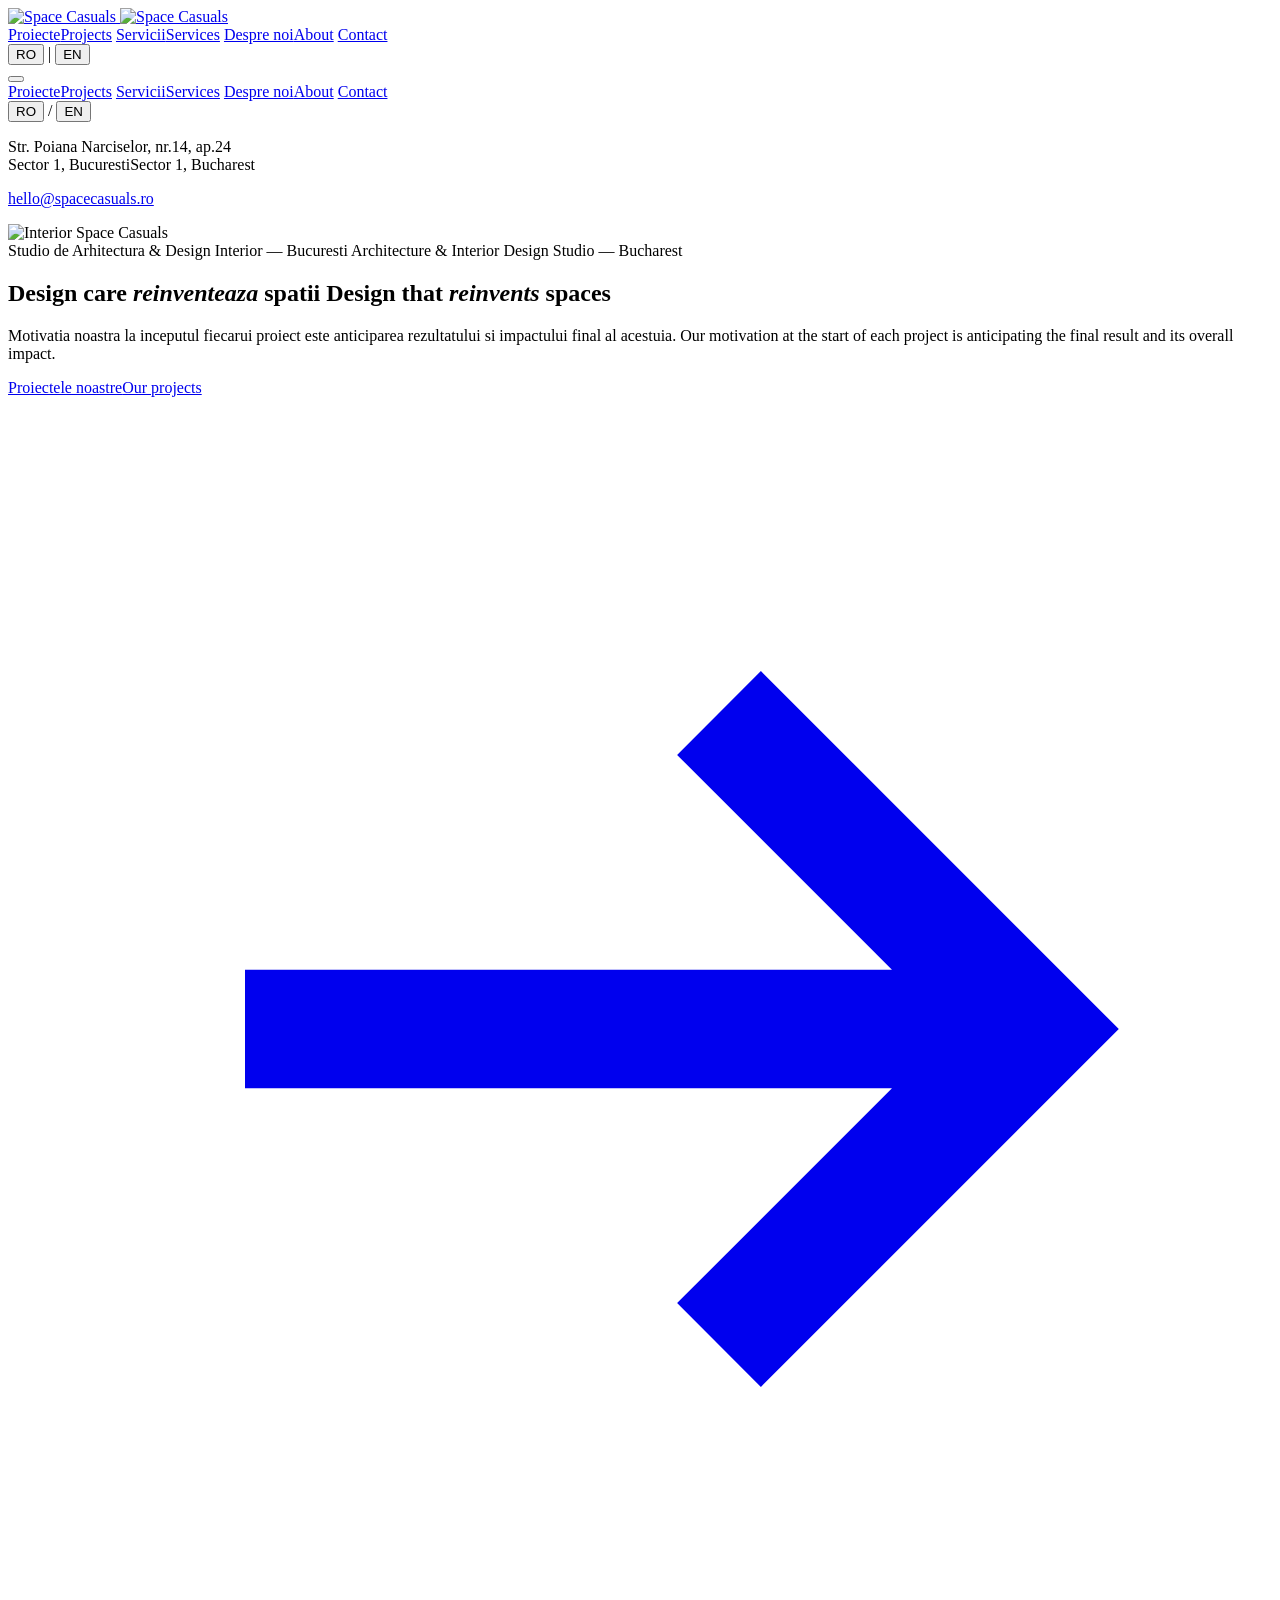
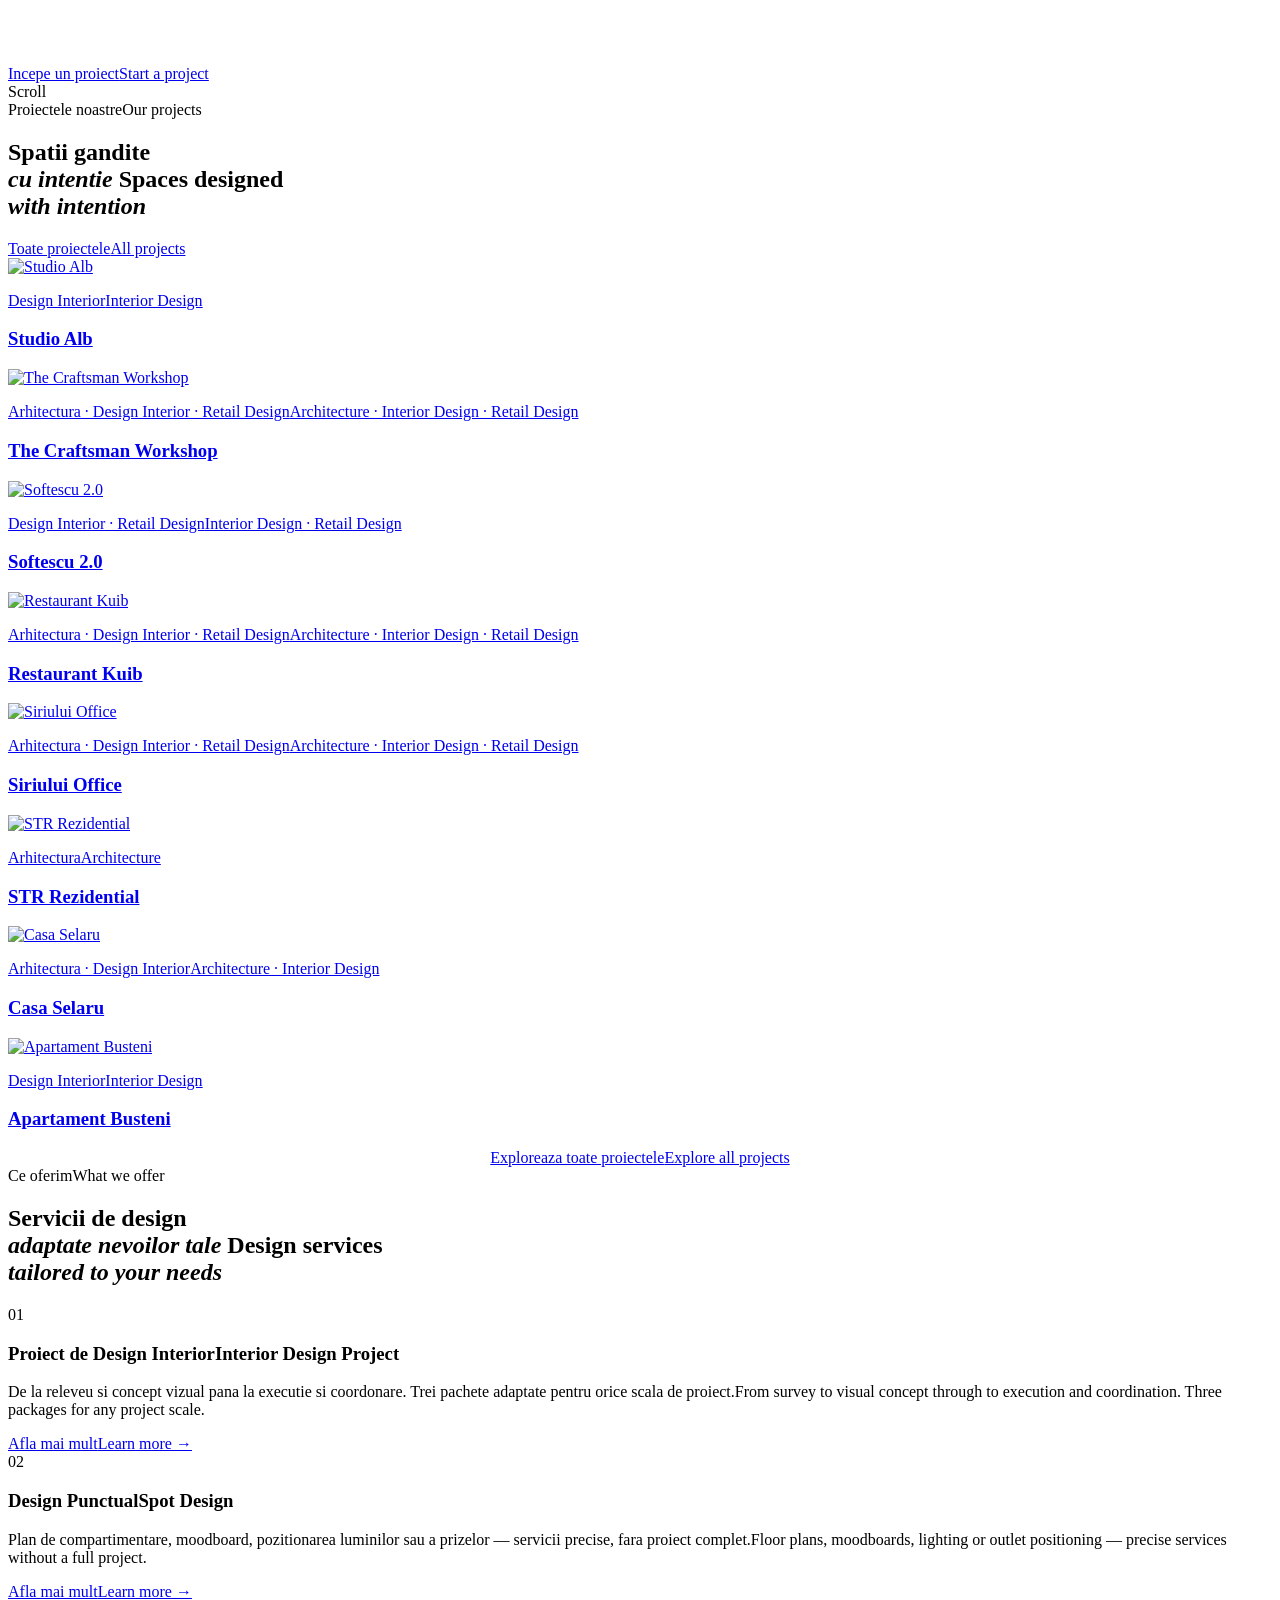
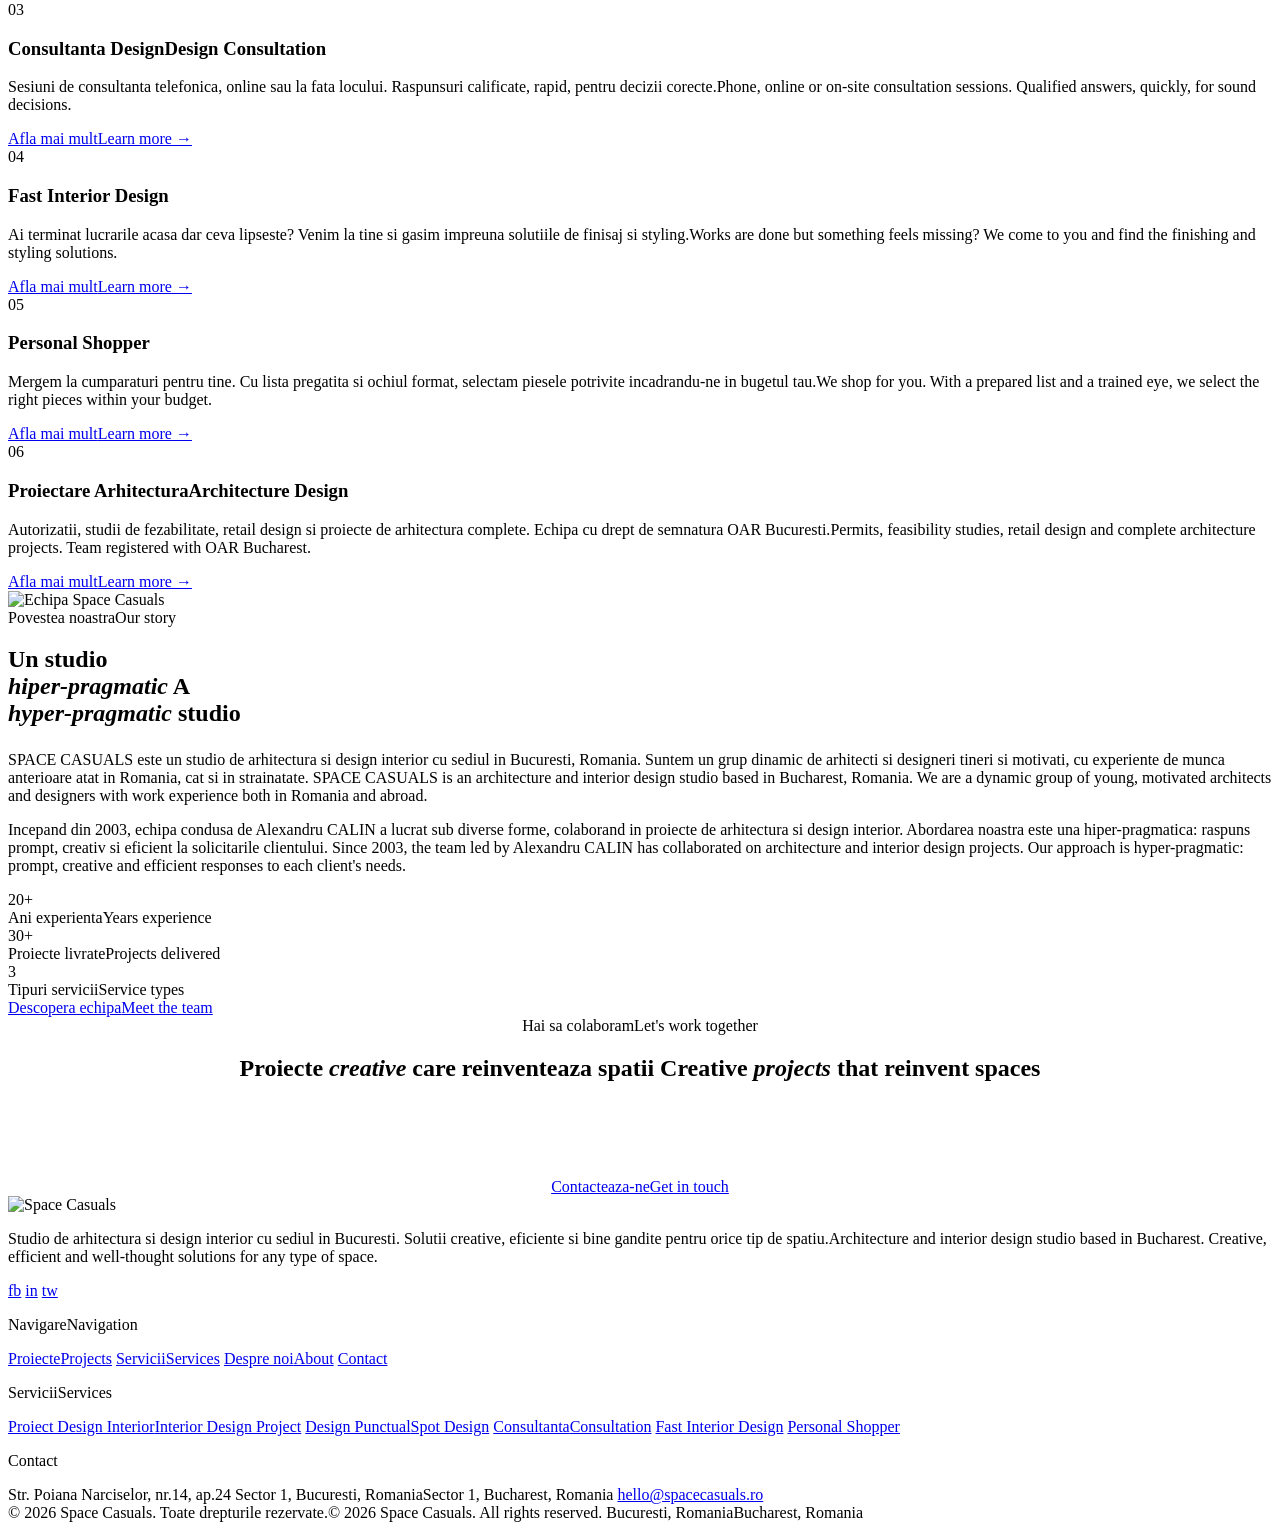
==== index.html @ 01337728 "Add files via upload" ====
<!DOCTYPE html>
<html lang="ro">
<head>
  <meta charset="UTF-8" />
  <meta name="viewport" content="width=device-width, initial-scale=1.0" />
  <title>Space Casuals — Studio de Arhitectura &amp; Design Interior, Bucuresti</title>
  <meta name="description" content="Space Casuals este un studio creativ cu sediul in Bucuresti, specializat in Design Interior si Arhitectura." />
  <link rel="icon" href="../input/spacecasuals.ro/wp-content/uploads/2018/07/favico.png" />
  <link rel="preconnect" href="https://fonts.googleapis.com" />
  <link rel="preconnect" href="https://fonts.gstatic.com" crossorigin />
  <link rel="stylesheet" href="css/style.css" />
  <script>(function(){var l=localStorage.getItem('sc-lang');if(l==='en')document.documentElement.setAttribute('lang','en');})();</script>
</head>
<body>

<nav class="nav on-dark" role="navigation" aria-label="Navigation">
  <div class="nav__inner">
    <a href="index.html" class="nav__logo" aria-label="Space Casuals">
      <img src="../input/spacecasuals.ro/wp-content/uploads/2018/06/logo-header.png" class="nav__logo-img nav__logo--dark" alt="Space Casuals" />
      <img src="../input/spacecasuals.ro/wp-content/uploads/2018/06/logo-footer.png" class="nav__logo-img nav__logo--light" alt="Space Casuals" />
    </a>
    <div class="nav__links">
      <a href="portfolio/index.html" class="nav__link"><span class="lang-ro">Proiecte</span><span class="lang-en">Projects</span></a>
      <a href="servicii/index.html" class="nav__link"><span class="lang-ro">Servicii</span><span class="lang-en">Services</span></a>
      <a href="despre-noi/index.html" class="nav__link"><span class="lang-ro">Despre noi</span><span class="lang-en">About</span></a>
      <a href="contact/index.html" class="nav__cta">Contact</a>
      <div class="nav__lang">
        <button class="lang-btn active" data-lang="ro">RO</button>
        <span class="nav__lang-sep">|</span>
        <button class="lang-btn" data-lang="en">EN</button>
      </div>
    </div>
    <button class="nav__burger" aria-label="Menu" aria-expanded="false"><span></span><span></span><span></span></button>
  </div>
</nav>

<div class="nav-mobile" role="dialog">
  <nav class="nav-mobile__links">
    <a href="portfolio/index.html" class="nav-mobile__link"><span class="lang-ro">Proiecte</span><span class="lang-en">Projects</span></a>
    <a href="servicii/index.html" class="nav-mobile__link"><span class="lang-ro">Servicii</span><span class="lang-en">Services</span></a>
    <a href="despre-noi/index.html" class="nav-mobile__link"><span class="lang-ro">Despre noi</span><span class="lang-en">About</span></a>
    <a href="contact/index.html" class="nav-mobile__link">Contact</a>
  </nav>
  <div class="nav-mobile__lang">
    <button class="lang-btn active" data-lang="ro">RO</button>
    <span class="nav__lang-sep">/</span>
    <button class="lang-btn" data-lang="en">EN</button>
  </div>
  <div class="nav-mobile__footer">
    <p>Str. Poiana Narciselor, nr.14, ap.24<br><span class="lang-ro">Sector 1, Bucuresti</span><span class="lang-en">Sector 1, Bucharest</span></p>
    <p style="margin-top:0.5em"><a href="mailto:hello@spacecasuals.ro">hello@spacecasuals.ro</a></p>
  </div>
</div>

<section class="hero" aria-label="Hero">
  <img class="hero__bg" src="DSC00072-Enhanced-NR.jpg" alt="Interior Space Casuals" loading="eager" />
  <div class="hero__overlay" aria-hidden="true"></div>
  <div class="hero__inner">
    <span class="label label--white hero__eyebrow">
      <span class="lang-ro">Studio de Arhitectura &amp; Design Interior &mdash; Bucuresti</span>
      <span class="lang-en">Architecture &amp; Interior Design Studio &mdash; Bucharest</span>
    </span>
    <h1 class="hero__title">
      <span class="lang-ro">Design care <em>reinventeaza</em> spatii</span>
      <span class="lang-en">Design that <em>reinvents</em> spaces</span>
    </h1>
    <p class="hero__sub">
      <span class="lang-ro">Motivatia noastra la inceputul fiecarui proiect este anticiparea rezultatului si impactului final al acestuia.</span>
      <span class="lang-en">Our motivation at the start of each project is anticipating the final result and its overall impact.</span>
    </p>
    <div class="hero__cta-row">
      <a href="portfolio/index.html" class="btn btn--outline-white">
        <span class="lang-ro">Proiectele noastre</span><span class="lang-en">Our projects</span>
        <svg viewBox="0 0 16 16" fill="none" stroke="currentColor" stroke-width="1.5"><path d="M3 8h10M9 4l4 4-4 4"/></svg>
      </a>
      <a href="contact/index.html" class="t-link t-link--white">
        <span class="lang-ro">Incepe un proiect</span><span class="lang-en">Start a project</span>
      </a>
    </div>
  </div>
  <span class="hero__scroll-hint" aria-hidden="true">Scroll</span>
</section>


<section class="section section--alt" aria-labelledby="portfolio-heading">
  <div class="container--wide">
    <div class="section__header section__header--row reveal">
      <div>
        <span class="label section__eyebrow"><span class="lang-ro">Proiectele noastre</span><span class="lang-en">Our projects</span></span>
        <h2 id="portfolio-heading" class="section__title">
          <span class="lang-ro">Spatii gandite<br><em>cu intentie</em></span>
          <span class="lang-en">Spaces designed<br><em>with intention</em></span>
        </h2>
      </div>
      <a href="portfolio/index.html" class="t-link"><span class="lang-ro">Toate proiectele</span><span class="lang-en">All projects</span></a>
    </div>

    <div class="portfolio-grid">
      <a class="p-card reveal" href="portfolio/studio-alb/index.html" data-cat="design-interior">
        <img class="p-card__img" src="../input/spacecasuals.ro/wp-content/uploads/2018/06/pz03.jpg" alt="Studio Alb" loading="lazy" />
        <div class="p-card__overlay" aria-hidden="true"></div>
        <div class="p-card__info">
          <p class="p-card__cat"><span class="lang-ro">Design Interior</span><span class="lang-en">Interior Design</span></p>
          <h3 class="p-card__title">Studio Alb</h3>
        </div>
      </a>
      <a class="p-card p-card--wide reveal reveal-delay-1" href="portfolio/the-craftsman-workshop/index.html" data-cat="arhitectura design-interior retail-design">
        <img class="p-card__img" src="../input/spacecasuals.ro/wp-content/uploads/2017/03/DSC_0365.jpg" alt="The Craftsman Workshop" loading="lazy" />
        <div class="p-card__overlay" aria-hidden="true"></div>
        <div class="p-card__info">
          <p class="p-card__cat"><span class="lang-ro">Arhitectura &middot; Design Interior &middot; Retail Design</span><span class="lang-en">Architecture &middot; Interior Design &middot; Retail Design</span></p>
          <h3 class="p-card__title">The Craftsman Workshop</h3>
        </div>
      </a>
      <a class="p-card reveal reveal-delay-1" href="portfolio/softescu-2-0/index.html" data-cat="design-interior retail-design">
        <img class="p-card__img" src="../input/spacecasuals.ro/wp-content/uploads/2018/06/SoftescuSpace-9-of-20.jpg" alt="Softescu 2.0" loading="lazy" />
        <div class="p-card__overlay" aria-hidden="true"></div>
        <div class="p-card__info">
          <p class="p-card__cat"><span class="lang-ro">Design Interior &middot; Retail Design</span><span class="lang-en">Interior Design &middot; Retail Design</span></p>
          <h3 class="p-card__title">Softescu 2.0</h3>
        </div>
      </a>
      <a class="p-card reveal reveal-delay-2" href="portfolio/kuib/index.html" data-cat="arhitectura design-interior retail-design">
        <img class="p-card__img" src="../input/spacecasuals.ro/wp-content/uploads/2018/07/DSC5765.jpg" alt="Restaurant Kuib" loading="lazy" />
        <div class="p-card__overlay" aria-hidden="true"></div>
        <div class="p-card__info">
          <p class="p-card__cat"><span class="lang-ro">Arhitectura &middot; Design Interior &middot; Retail Design</span><span class="lang-en">Architecture &middot; Interior Design &middot; Retail Design</span></p>
          <h3 class="p-card__title">Restaurant Kuib</h3>
        </div>
      </a>
      <a class="p-card reveal reveal-delay-1" href="portfolio/siriului-office/index.html" data-cat="arhitectura design-interior retail-design">
        <img class="p-card__img" src="../input/spacecasuals.ro/wp-content/uploads/2018/07/s01.jpg" alt="Siriului Office" loading="lazy" />
        <div class="p-card__overlay" aria-hidden="true"></div>
        <div class="p-card__info">
          <p class="p-card__cat"><span class="lang-ro">Arhitectura &middot; Design Interior &middot; Retail Design</span><span class="lang-en">Architecture &middot; Interior Design &middot; Retail Design</span></p>
          <h3 class="p-card__title">Siriului Office</h3>
        </div>
      </a>
      <a class="p-card reveal reveal-delay-2" href="portfolio/str-rezidential/index.html" data-cat="arhitectura">
        <img class="p-card__img" src="../input/spacecasuals.ro/wp-content/uploads/2018/07/IMG_6677.jpg" alt="STR Rezidential" loading="lazy" />
        <div class="p-card__overlay" aria-hidden="true"></div>
        <div class="p-card__info">
          <p class="p-card__cat"><span class="lang-ro">Arhitectura</span><span class="lang-en">Architecture</span></p>
          <h3 class="p-card__title">STR Rezidential</h3>
        </div>
      </a>
      <a class="p-card reveal reveal-delay-3" href="portfolio/casa-selaru/index.html" data-cat="arhitectura design-interior">
        <img class="p-card__img" src="../input/spacecasuals.ro/wp-content/uploads/2018/06/20160918_111509.jpg" alt="Casa Selaru" loading="lazy" />
        <div class="p-card__overlay" aria-hidden="true"></div>
        <div class="p-card__info">
          <p class="p-card__cat"><span class="lang-ro">Arhitectura &middot; Design Interior</span><span class="lang-en">Architecture &middot; Interior Design</span></p>
          <h3 class="p-card__title">Casa Selaru</h3>
        </div>
      </a>
      <a class="p-card reveal reveal-delay-1" href="portfolio/apartament-busteni/index.html" data-cat="design-interior">
        <img class="p-card__img" src="../input/spacecasuals.ro/wp-content/uploads/2018/07/IMG_0403.jpg" alt="Apartament Busteni" loading="lazy" />
        <div class="p-card__overlay" aria-hidden="true"></div>
        <div class="p-card__info">
          <p class="p-card__cat"><span class="lang-ro">Design Interior</span><span class="lang-en">Interior Design</span></p>
          <h3 class="p-card__title">Apartament Busteni</h3>
        </div>
      </a>
    </div>


    <div style="text-align:center;margin-top:var(--sp-lg);" class="reveal">
      <a href="portfolio/index.html" class="btn btn--outline">
        <span class="lang-ro">Exploreaza toate proiectele</span><span class="lang-en">Explore all projects</span>
      </a>
    </div>
  </div>
</section>

<section class="section section--white" aria-labelledby="services-heading">
  <div class="container--wide">
    <div class="section__header reveal">
      <span class="label section__eyebrow"><span class="lang-ro">Ce oferim</span><span class="lang-en">What we offer</span></span>
      <h2 id="services-heading" class="section__title">
        <span class="lang-ro">Servicii de design<br><em>adaptate nevoilor tale</em></span>
        <span class="lang-en">Design services<br><em>tailored to your needs</em></span>
      </h2>
    </div>
    <div class="services-grid">
      <article class="s-card reveal">
        <span class="s-card__num" aria-hidden="true">01</span>
        <h3 class="s-card__title"><span class="lang-ro">Proiect de Design Interior</span><span class="lang-en">Interior Design Project</span></h3>
        <p class="s-card__desc"><span class="lang-ro">De la releveu si concept vizual pana la executie si coordonare. Trei pachete adaptate pentru orice scala de proiect.</span><span class="lang-en">From survey to visual concept through to execution and coordination. Three packages for any project scale.</span></p>
        <a href="servicii/index.html#proiect" class="s-card__arrow"><span class="lang-ro">Afla mai mult</span><span class="lang-en">Learn more</span> &rarr;</a>
      </article>
      <article class="s-card reveal reveal-delay-1">
        <span class="s-card__num" aria-hidden="true">02</span>
        <h3 class="s-card__title"><span class="lang-ro">Design Punctual</span><span class="lang-en">Spot Design</span></h3>
        <p class="s-card__desc"><span class="lang-ro">Plan de compartimentare, moodboard, pozitionarea luminilor sau a prizelor &mdash; servicii precise, fara proiect complet.</span><span class="lang-en">Floor plans, moodboards, lighting or outlet positioning &mdash; precise services without a full project.</span></p>
        <a href="servicii/index.html#punctual" class="s-card__arrow"><span class="lang-ro">Afla mai mult</span><span class="lang-en">Learn more</span> &rarr;</a>
      </article>
      <article class="s-card reveal reveal-delay-2">
        <span class="s-card__num" aria-hidden="true">03</span>
        <h3 class="s-card__title"><span class="lang-ro">Consultanta Design</span><span class="lang-en">Design Consultation</span></h3>
        <p class="s-card__desc"><span class="lang-ro">Sesiuni de consultanta telefonica, online sau la fata locului. Raspunsuri calificate, rapid, pentru decizii corecte.</span><span class="lang-en">Phone, online or on-site consultation sessions. Qualified answers, quickly, for sound decisions.</span></p>
        <a href="servicii/index.html#consultanta" class="s-card__arrow"><span class="lang-ro">Afla mai mult</span><span class="lang-en">Learn more</span> &rarr;</a>
      </article>
      <article class="s-card reveal reveal-delay-1">
        <span class="s-card__num" aria-hidden="true">04</span>
        <h3 class="s-card__title">Fast Interior Design</h3>
        <p class="s-card__desc"><span class="lang-ro">Ai terminat lucrarile acasa dar ceva lipseste? Venim la tine si gasim impreuna solutiile de finisaj si styling.</span><span class="lang-en">Works are done but something feels missing? We come to you and find the finishing and styling solutions.</span></p>
        <a href="servicii/index.html#fast" class="s-card__arrow"><span class="lang-ro">Afla mai mult</span><span class="lang-en">Learn more</span> &rarr;</a>
      </article>
      <article class="s-card reveal reveal-delay-2">
        <span class="s-card__num" aria-hidden="true">05</span>
        <h3 class="s-card__title">Personal Shopper</h3>
        <p class="s-card__desc"><span class="lang-ro">Mergem la cumparaturi pentru tine. Cu lista pregatita si ochiul format, selectam piesele potrivite incadrandu-ne in bugetul tau.</span><span class="lang-en">We shop for you. With a prepared list and a trained eye, we select the right pieces within your budget.</span></p>
        <a href="servicii/index.html#shopper" class="s-card__arrow"><span class="lang-ro">Afla mai mult</span><span class="lang-en">Learn more</span> &rarr;</a>
      </article>
      <article class="s-card reveal reveal-delay-3">
        <span class="s-card__num" aria-hidden="true">06</span>
        <h3 class="s-card__title"><span class="lang-ro">Proiectare Arhitectura</span><span class="lang-en">Architecture Design</span></h3>
        <p class="s-card__desc"><span class="lang-ro">Autorizatii, studii de fezabilitate, retail design si proiecte de arhitectura complete. Echipa cu drept de semnatura OAR Bucuresti.</span><span class="lang-en">Permits, feasibility studies, retail design and complete architecture projects. Team registered with OAR Bucharest.</span></p>
        <a href="servicii/index.html" class="s-card__arrow"><span class="lang-ro">Afla mai mult</span><span class="lang-en">Learn more</span> &rarr;</a>
      </article>
    </div>
  </div>
</section>

<section class="section section--alt" aria-labelledby="about-heading">
  <div class="container--wide">
    <div class="about-split">
      <div class="reveal">
        <img class="about-img" src="../input/spacecasuals.ro/wp-content/uploads/2018/06/team.jpg" alt="Echipa Space Casuals" loading="lazy" />
      </div>
      <div class="about-text reveal reveal-delay-1">
        <span class="label section__eyebrow"><span class="lang-ro">Povestea noastra</span><span class="lang-en">Our story</span></span>
        <div class="divider divider--sm"></div>
        <h2 id="about-heading" class="section__title">
          <span class="lang-ro">Un studio<br><em>hiper-pragmatic</em></span>
          <span class="lang-en">A<br><em>hyper-pragmatic</em> studio</span>
        </h2>
        <p style="margin-top:1.5rem">
          <span class="lang-ro">SPACE CASUALS este un studio de arhitectura si design interior cu sediul in Bucuresti, Romania. Suntem un grup dinamic de arhitecti si designeri tineri si motivati, cu experiente de munca anterioare atat in Romania, cat si in strainatate.</span>
          <span class="lang-en">SPACE CASUALS is an architecture and interior design studio based in Bucharest, Romania. We are a dynamic group of young, motivated architects and designers with work experience both in Romania and abroad.</span>
        </p>
        <p>
          <span class="lang-ro">Incepand din 2003, echipa condusa de Alexandru CALIN a lucrat sub diverse forme, colaborand in proiecte de arhitectura si design interior. Abordarea noastra este una hiper-pragmatica: raspuns prompt, creativ si eficient la solicitarile clientului.</span>
          <span class="lang-en">Since 2003, the team led by Alexandru CALIN has collaborated on architecture and interior design projects. Our approach is hyper-pragmatic: prompt, creative and efficient responses to each client's needs.</span>
        </p>
        <div class="about-stats">
          <div><div class="stat__num">20+</div><div class="stat__label"><span class="lang-ro">Ani experienta</span><span class="lang-en">Years experience</span></div></div>
          <div><div class="stat__num">30+</div><div class="stat__label"><span class="lang-ro">Proiecte livrate</span><span class="lang-en">Projects delivered</span></div></div>
          <div><div class="stat__num">3</div><div class="stat__label"><span class="lang-ro">Tipuri servicii</span><span class="lang-en">Service types</span></div></div>
        </div>
        <a href="despre-noi/index.html" class="btn btn--outline" style="margin-top:2.5rem">
          <span class="lang-ro">Descopera echipa</span><span class="lang-en">Meet the team</span>
        </a>
      </div>
    </div>
  </div>
</section>


<section class="cta-band" aria-labelledby="cta-heading">
  <div class="container--narrow" style="text-align:center;">
    <span class="label label--white reveal"><span class="lang-ro">Hai sa colaboram</span><span class="lang-en">Let's work together</span></span>
    <h2 id="cta-heading" class="cta-band__title reveal reveal-delay-1">
      <span class="lang-ro">Proiecte <em>creative</em> care reinventeaza spatii</span>
      <span class="lang-en">Creative <em>projects</em> that reinvent spaces</span>
    </h2>
    <p style="color:rgba(255,255,255,0.5);max-width:44ch;margin:0 auto 2.5rem;font-size:var(--fs-base);" class="reveal reveal-delay-2">
      <span class="lang-ro">Arhitectura &mdash; Design Interior &mdash; Retail Design</span>
      <span class="lang-en">Architecture &mdash; Interior Design &mdash; Retail Design</span>
    </p>
    <a href="contact/index.html" class="btn btn--accent reveal reveal-delay-3">
      <span class="lang-ro">Contacteaza-ne</span><span class="lang-en">Get in touch</span>
    </a>
  </div>
</section>

<footer class="footer" role="contentinfo">
  <div class="container--wide">
    <div class="footer__grid">
      <div>
        <img class="footer__logo" src="../input/spacecasuals.ro/wp-content/uploads/2018/06/logo-footer.png" alt="Space Casuals" />
        <p class="footer__tagline"><span class="lang-ro">Studio de arhitectura si design interior cu sediul in Bucuresti. Solutii creative, eficiente si bine gandite pentru orice tip de spatiu.</span><span class="lang-en">Architecture and interior design studio based in Bucharest. Creative, efficient and well-thought solutions for any type of space.</span></p>
        <div class="footer__social">
          <a href="https://www.facebook.com/SPACE-Casuals-322028561666826/" class="footer__soc" target="_blank" rel="noopener">fb</a>
          <a href="https://www.instagram.com/spacecasuals/" class="footer__soc" target="_blank" rel="noopener">in</a>
          <a href="https://twitter.com/CasualsSpace" class="footer__soc" target="_blank" rel="noopener">tw</a>
        </div>
      </div>
      <div>
        <p class="footer__heading"><span class="lang-ro">Navigare</span><span class="lang-en">Navigation</span></p>
        <nav class="footer__links">
          <a href="portfolio/index.html" class="footer__link"><span class="lang-ro">Proiecte</span><span class="lang-en">Projects</span></a>
          <a href="servicii/index.html" class="footer__link"><span class="lang-ro">Servicii</span><span class="lang-en">Services</span></a>
          <a href="despre-noi/index.html" class="footer__link"><span class="lang-ro">Despre noi</span><span class="lang-en">About</span></a>
          <a href="contact/index.html" class="footer__link">Contact</a>
        </nav>
      </div>
      <div>
        <p class="footer__heading"><span class="lang-ro">Servicii</span><span class="lang-en">Services</span></p>
        <nav class="footer__links">
          <a href="servicii/index.html#proiect" class="footer__link"><span class="lang-ro">Proiect Design Interior</span><span class="lang-en">Interior Design Project</span></a>
          <a href="servicii/index.html#punctual" class="footer__link"><span class="lang-ro">Design Punctual</span><span class="lang-en">Spot Design</span></a>
          <a href="servicii/index.html#consultanta" class="footer__link"><span class="lang-ro">Consultanta</span><span class="lang-en">Consultation</span></a>
          <a href="servicii/index.html#fast" class="footer__link">Fast Interior Design</a>
          <a href="servicii/index.html#shopper" class="footer__link">Personal Shopper</a>
        </nav>
      </div>
      <div>
        <p class="footer__heading">Contact</p>
        <div class="footer__links">
          <span class="footer__link">Str. Poiana Narciselor, nr.14, ap.24</span>
          <span class="footer__link"><span class="lang-ro">Sector 1, Bucuresti, Romania</span><span class="lang-en">Sector 1, Bucharest, Romania</span></span>
          <a href="mailto:hello@spacecasuals.ro" class="footer__link" style="margin-top:0.5rem">hello@spacecasuals.ro</a>
        </div>
      </div>
    </div>
    <div class="footer__bottom">
      <span><span class="lang-ro">&copy; 2026 Space Casuals. Toate drepturile rezervate.</span><span class="lang-en">&copy; 2026 Space Casuals. All rights reserved.</span></span>
      <span><span class="lang-ro">Bucuresti, Romania</span><span class="lang-en">Bucharest, Romania</span></span>
    </div>
  </div>
</footer>

<script src="js/main.js" defer></script>
</body>
</html>
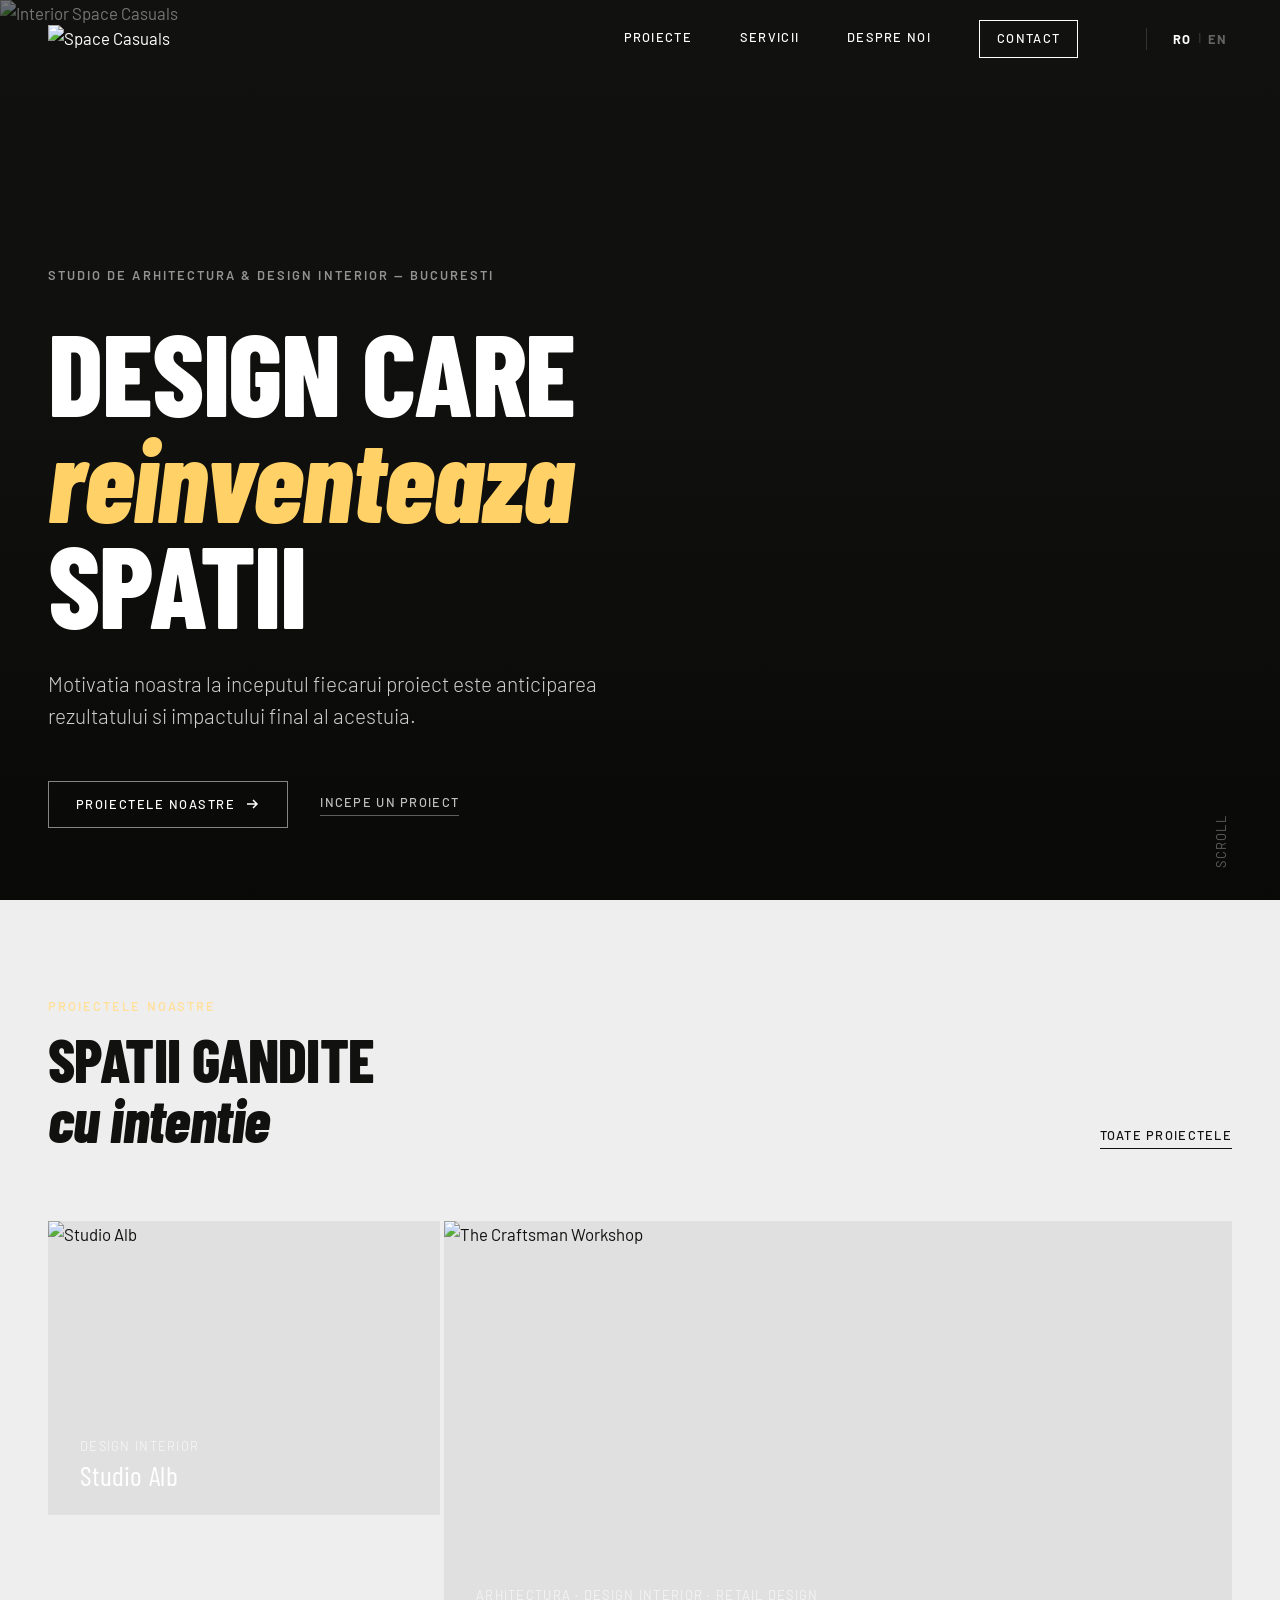
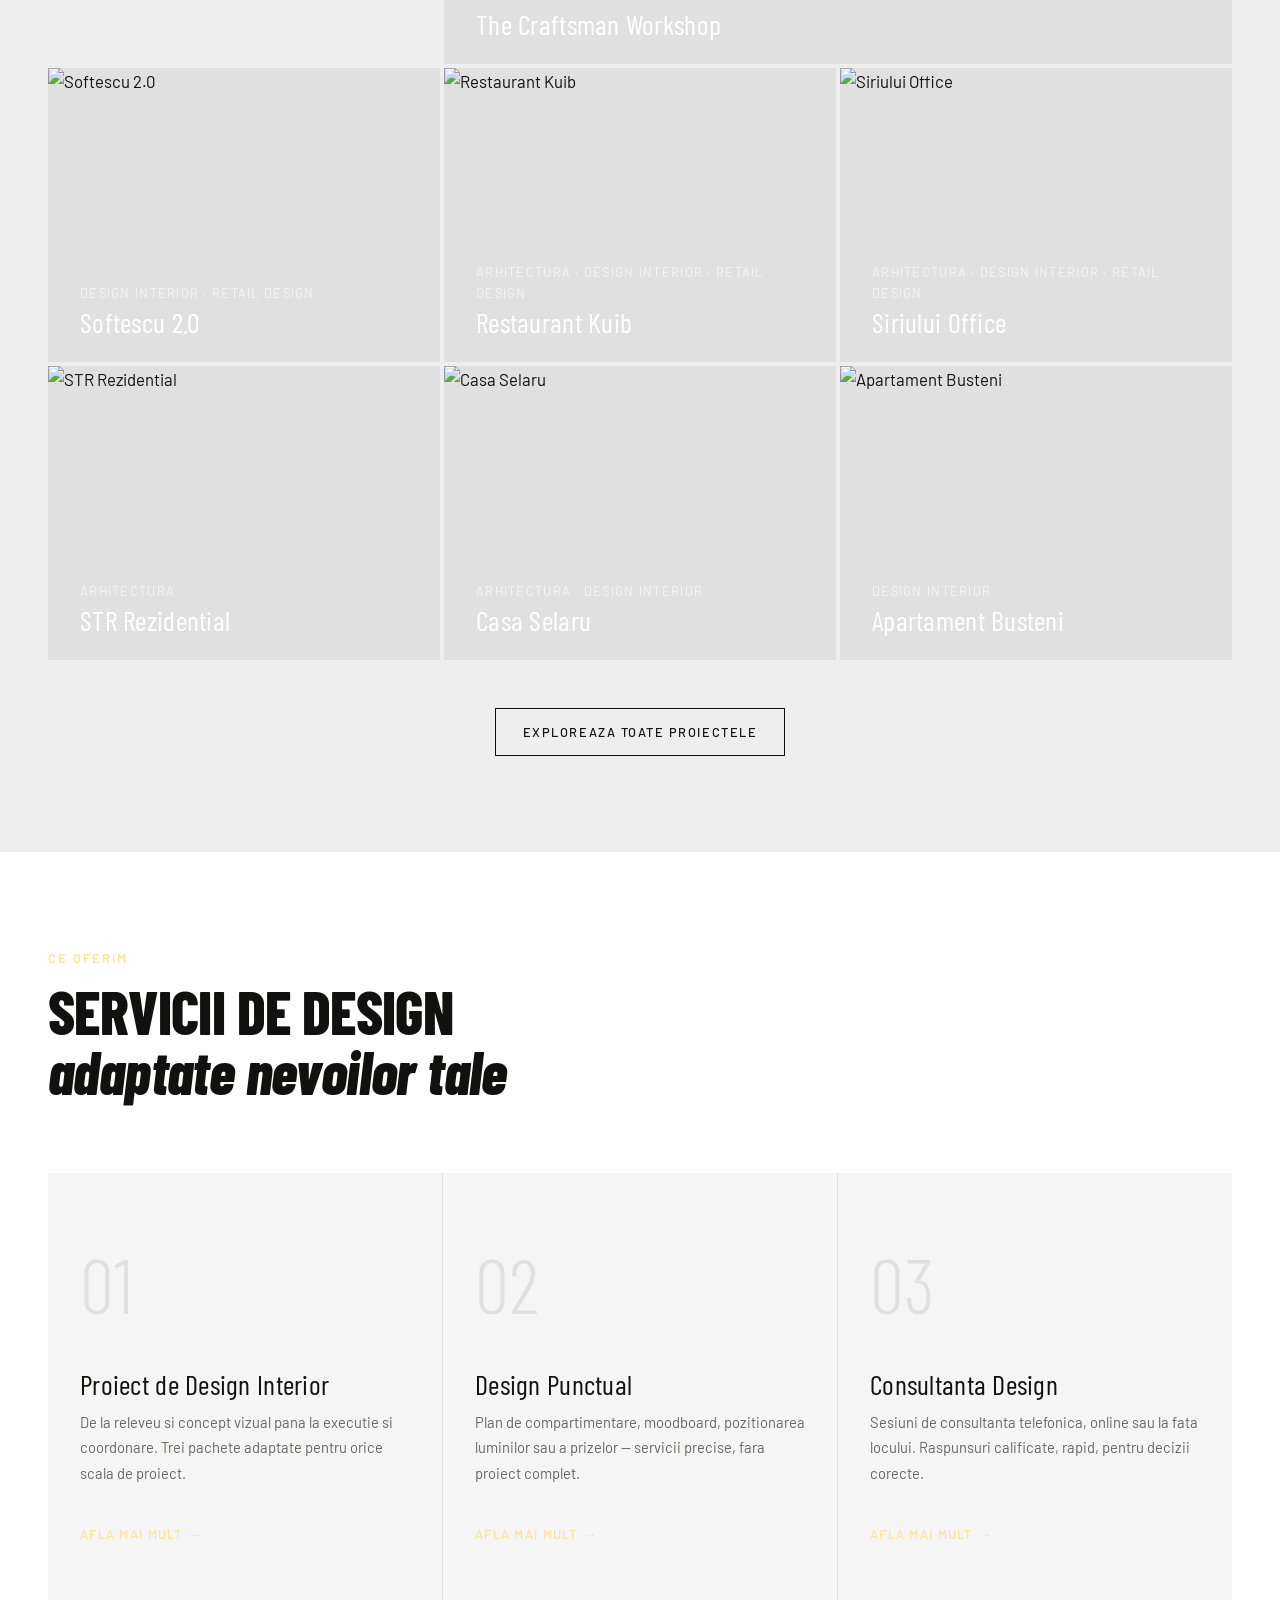
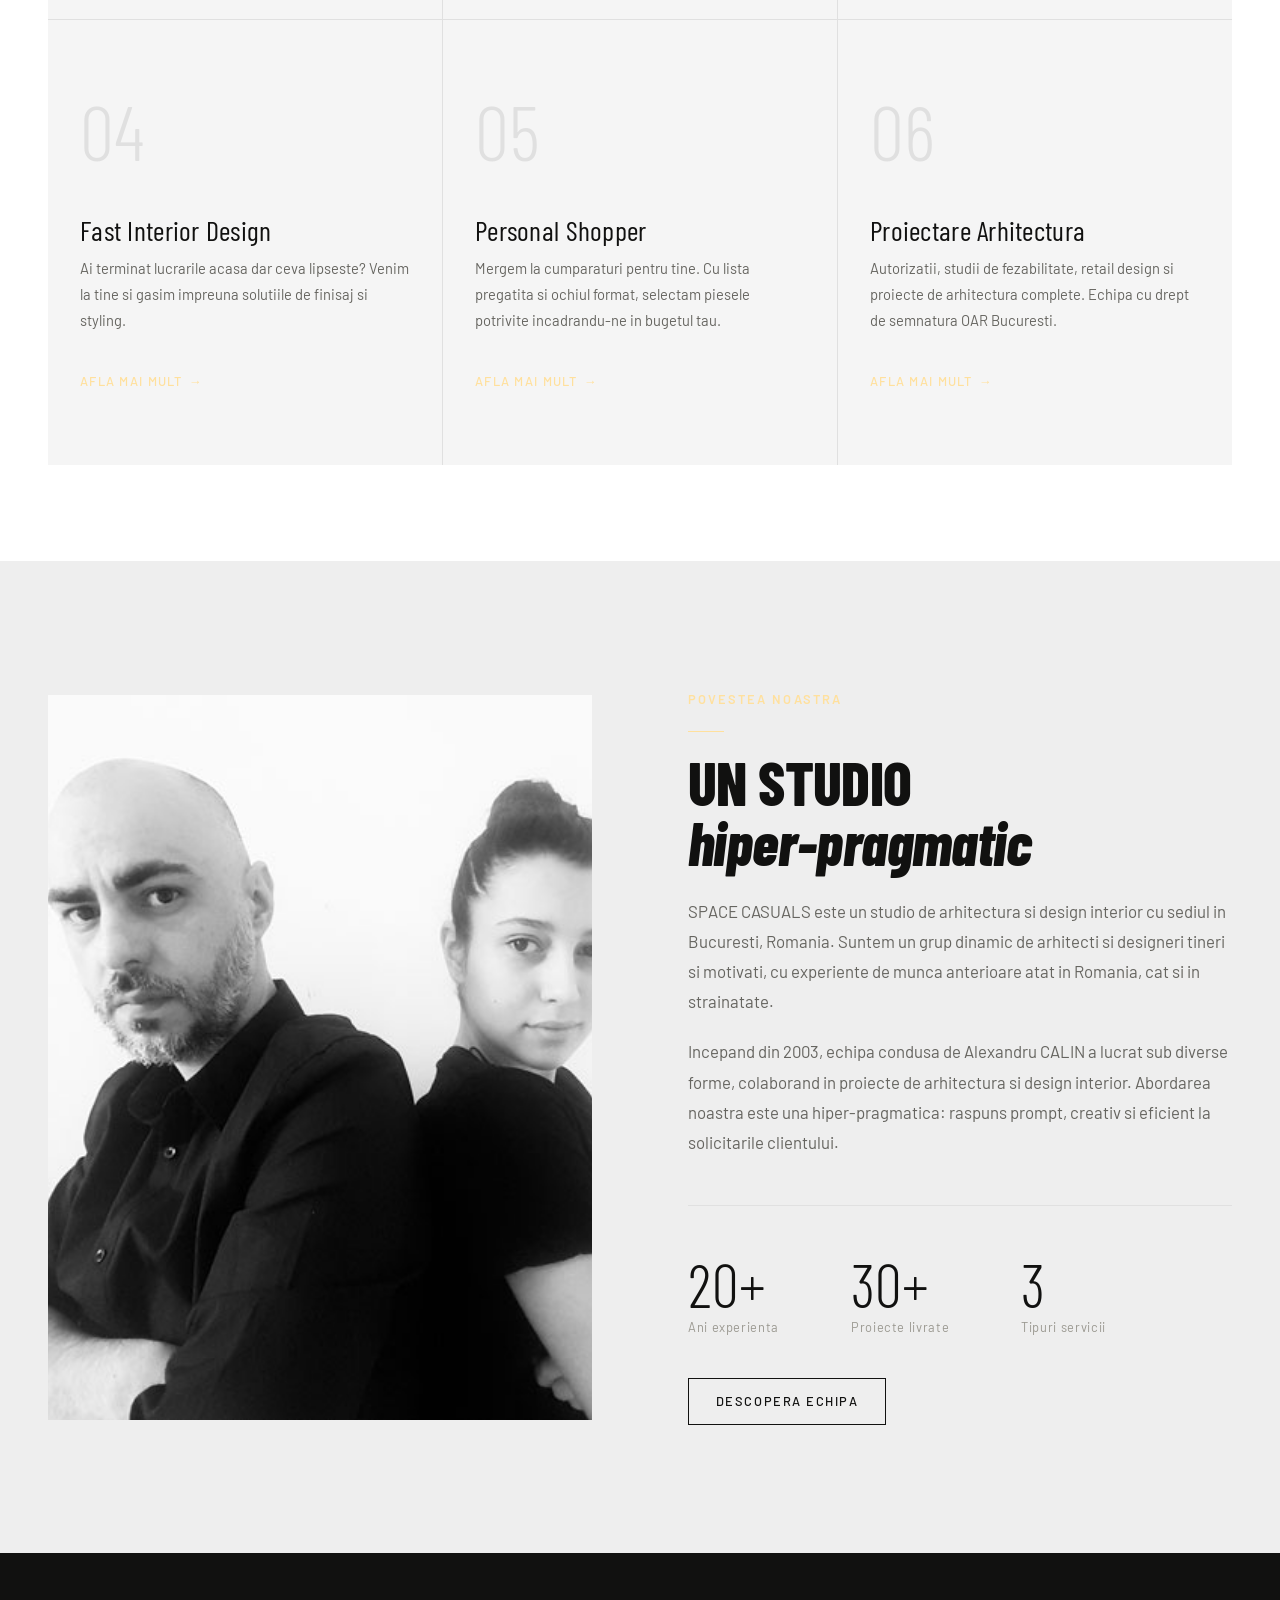
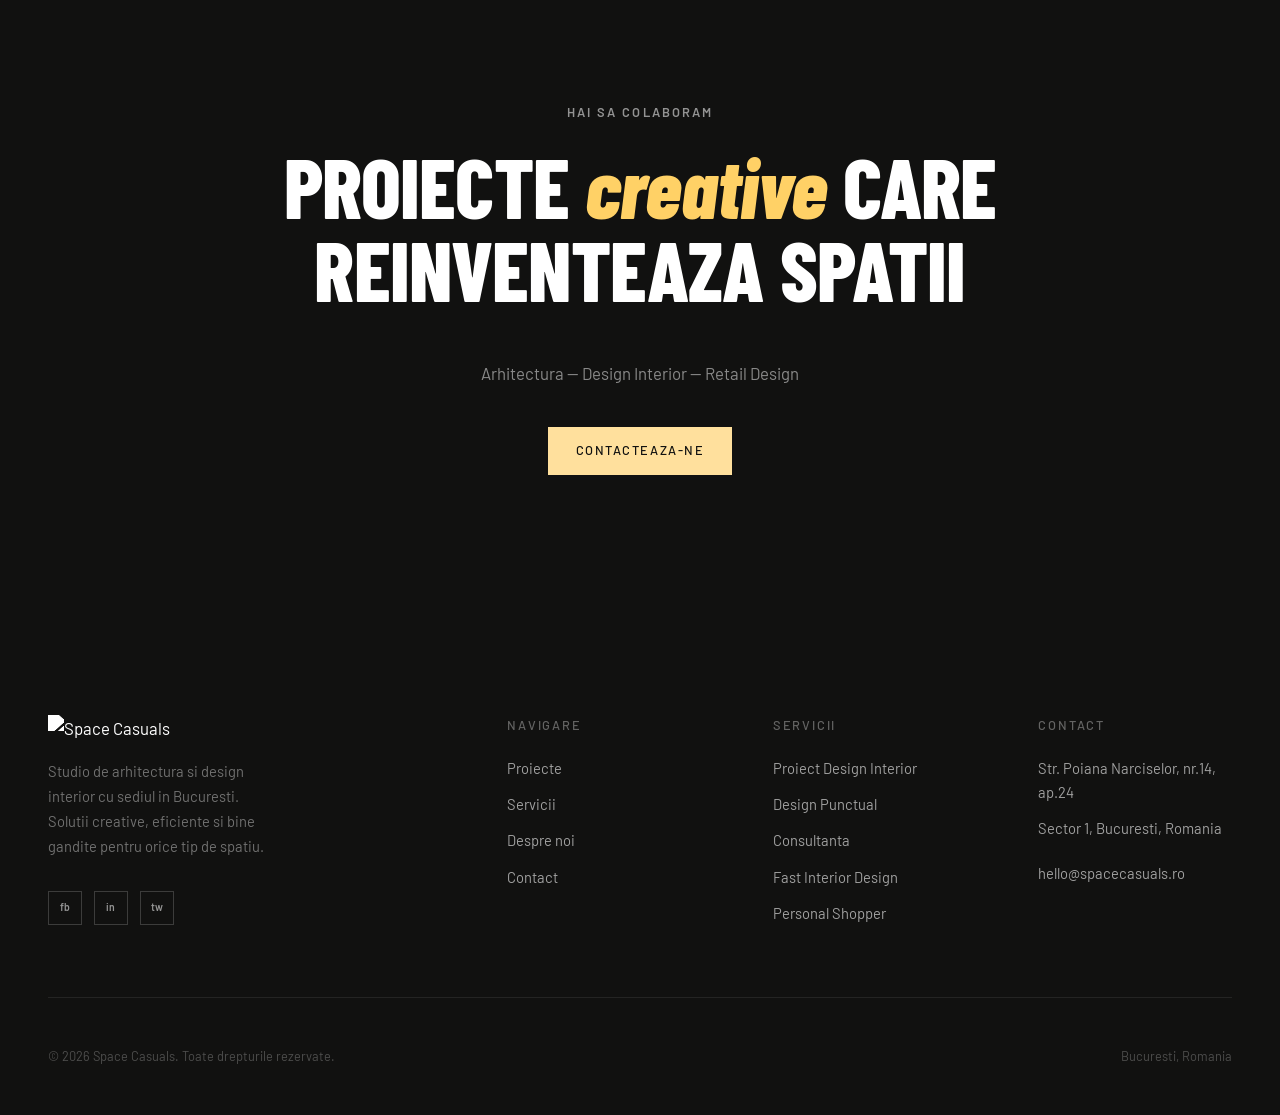
==== commit 4a5dcc0d: "Add files via upload" ====
--- a/index.html
+++ b/index.html
@@ -3,26 +3,80 @@
 <head>
   <meta charset="UTF-8" />
   <meta name="viewport" content="width=device-width, initial-scale=1.0" />
-  <title>Space Casuals — Studio de Arhitectura &amp; Design Interior, Bucuresti</title>
-  <meta name="description" content="Space Casuals este un studio creativ cu sediul in Bucuresti, specializat in Design Interior si Arhitectura." />
-  <link rel="icon" href="../input/spacecasuals.ro/wp-content/uploads/2018/07/favico.png" />
+  <title>Space Casuals — Interior Design & Architecture Studio, Bucharest</title>
+    <meta name="keywords" content="interior design, arhitectura, design interior, Bucuresti, Space Casuals, architecture, Romania" />
+  <meta name="description" content="Space Casuals is a creative architecture and interior design studio based in Bucharest, Romania. Full design projects, consultation and personal shopping." />
+  <link rel="icon" href="assets/images/shared/favicon.png" />
   <link rel="preconnect" href="https://fonts.googleapis.com" />
   <link rel="preconnect" href="https://fonts.gstatic.com" crossorigin />
   <link rel="stylesheet" href="css/style.css" />
   <script>(function(){var l=localStorage.getItem('sc-lang');if(l==='en')document.documentElement.setAttribute('lang','en');})();</script>
+
+  <!-- SEO: canonical -->
+  <link rel="canonical" href="https://spacecasuals.ro/" />
+
+  <!-- SEO: Open Graph -->
+  <meta property="og:type"        content="website" />
+  <meta property="og:url"         content="https://spacecasuals.ro/" />
+  <meta property="og:title"       content="Space Casuals — Interior Design & Architecture Studio, Bucharest" />
+  <meta property="og:description" content="Space Casuals is a creative architecture and interior design studio based in Bucharest, Romania. Full design projects, consultation and personal shopping." />
+  <meta property="og:image"       content="https://spacecasuals.ro/assets/images/hero-interior.jpg" />
+  <meta property="og:site_name"   content="Space Casuals" />
+  <meta property="og:locale"      content="ro_RO" />
+
+  <!-- SEO: Twitter Card -->
+  <meta name="twitter:card"        content="summary_large_image" />
+  <meta name="twitter:site"        content="@CasualsSpace" />
+  <meta name="twitter:title"       content="Space Casuals — Interior Design & Architecture Studio, Bucharest" />
+  <meta name="twitter:description" content="Space Casuals is a creative architecture and interior design studio based in Bucharest, Romania. Full design projects, consultation and personal shopping." />
+  <meta name="twitter:image"       content="https://spacecasuals.ro/assets/images/hero-interior.jpg" />
+
+  <!-- SEO: JSON-LD -->
+  <script type="application/ld+json">
+{
+  "@type": "HomeAndConstructionBusiness",
+  "name": "Space Casuals",
+  "description": "Architecture and interior design studio based in Bucharest.",
+  "url": "https://spacecasuals.ro",
+  "telephone": "",
+  "address": {
+    "@type": "PostalAddress",
+    "streetAddress": "Str. Poiana Narciselor, nr.14, ap.24",
+    "addressLocality": "Bucharest",
+    "postalCode": "010000",
+    "addressCountry": "RO"
+  },
+  "geo": {
+    "@type": "GeoCoordinates",
+    "latitude": 44.4268,
+    "longitude": 26.1025
+  },
+  "openingHours": "Mo-Fr 09:00-18:00",
+  "sameAs": [
+    "https://www.facebook.com/SPACE-Casuals-322028561666826/",
+    "https://www.instagram.com/spacecasuals/",
+    "https://twitter.com/CasualsSpace"
+  ],
+  "email": "hello@spacecasuals.ro",
+  "priceRange": "$$",
+  "areaServed": "Bucharest, Romania",
+  "@context": "https://schema.org",
+  "image": "https://spacecasuals.ro/assets/images/hero-interior.jpg"
+}
+  </script>
 </head>
 <body>
 
 <nav class="nav on-dark" role="navigation" aria-label="Navigation">
   <div class="nav__inner">
     <a href="index.html" class="nav__logo" aria-label="Space Casuals">
-      <img src="../input/spacecasuals.ro/wp-content/uploads/2018/06/logo-header.png" class="nav__logo-img nav__logo--dark" alt="Space Casuals" />
-      <img src="../input/spacecasuals.ro/wp-content/uploads/2018/06/logo-footer.png" class="nav__logo-img nav__logo--light" alt="Space Casuals" />
+      <img src="assets/images/shared/logo-header.png" class="nav__logo-img nav__logo--dark" alt="Space Casuals" />
+      <img src="assets/images/shared/logo-footer.png" class="nav__logo-img nav__logo--light" alt="Space Casuals" />
     </a>
     <div class="nav__links">
       <a href="portfolio/index.html" class="nav__link"><span class="lang-ro">Proiecte</span><span class="lang-en">Projects</span></a>
-      <a href="servicii/index.html" class="nav__link"><span class="lang-ro">Servicii</span><span class="lang-en">Services</span></a>
-      <a href="despre-noi/index.html" class="nav__link"><span class="lang-ro">Despre noi</span><span class="lang-en">About</span></a>
+      <a href="services/index.html" class="nav__link"><span class="lang-ro">Servicii</span><span class="lang-en">Services</span></a>
+      <a href="about/index.html" class="nav__link"><span class="lang-ro">Despre noi</span><span class="lang-en">About</span></a>
       <a href="contact/index.html" class="nav__cta">Contact</a>
       <div class="nav__lang">
         <button class="lang-btn active" data-lang="ro">RO</button>
@@ -37,8 +91,8 @@
 <div class="nav-mobile" role="dialog">
   <nav class="nav-mobile__links">
     <a href="portfolio/index.html" class="nav-mobile__link"><span class="lang-ro">Proiecte</span><span class="lang-en">Projects</span></a>
-    <a href="servicii/index.html" class="nav-mobile__link"><span class="lang-ro">Servicii</span><span class="lang-en">Services</span></a>
-    <a href="despre-noi/index.html" class="nav-mobile__link"><span class="lang-ro">Despre noi</span><span class="lang-en">About</span></a>
+    <a href="services/index.html" class="nav-mobile__link"><span class="lang-ro">Servicii</span><span class="lang-en">Services</span></a>
+    <a href="about/index.html" class="nav-mobile__link"><span class="lang-ro">Despre noi</span><span class="lang-en">About</span></a>
     <a href="contact/index.html" class="nav-mobile__link">Contact</a>
   </nav>
   <div class="nav-mobile__lang">
@@ -53,7 +107,7 @@
 </div>
 
 <section class="hero" aria-label="Hero">
-  <img class="hero__bg" src="DSC00072-Enhanced-NR.jpg" alt="Interior Space Casuals" loading="eager" />
+  <img class="hero__bg" src="assets/images/hero-interior.jpg" alt="Interior Space Casuals" loading="eager" />
   <div class="hero__overlay" aria-hidden="true"></div>
   <div class="hero__inner">
     <span class="label label--white hero__eyebrow">
@@ -97,7 +151,7 @@
 
     <div class="portfolio-grid">
       <a class="p-card reveal" href="portfolio/studio-alb/index.html" data-cat="design-interior">
-        <img class="p-card__img" src="../input/spacecasuals.ro/wp-content/uploads/2018/06/pz03.jpg" alt="Studio Alb" loading="lazy" />
+        <img class="p-card__img" src="portfolio/studio-alb/images/studio-alb-02.jpg" alt="Studio Alb" loading="lazy" />
         <div class="p-card__overlay" aria-hidden="true"></div>
         <div class="p-card__info">
           <p class="p-card__cat"><span class="lang-ro">Design Interior</span><span class="lang-en">Interior Design</span></p>
@@ -105,7 +159,7 @@
         </div>
       </a>
       <a class="p-card p-card--wide reveal reveal-delay-1" href="portfolio/the-craftsman-workshop/index.html" data-cat="arhitectura design-interior retail-design">
-        <img class="p-card__img" src="../input/spacecasuals.ro/wp-content/uploads/2017/03/DSC_0365.jpg" alt="The Craftsman Workshop" loading="lazy" />
+        <img class="p-card__img" src="portfolio/the-craftsman-workshop/images/craftsman-workshop-02.jpg" alt="The Craftsman Workshop" loading="lazy" />
         <div class="p-card__overlay" aria-hidden="true"></div>
         <div class="p-card__info">
           <p class="p-card__cat"><span class="lang-ro">Arhitectura &middot; Design Interior &middot; Retail Design</span><span class="lang-en">Architecture &middot; Interior Design &middot; Retail Design</span></p>
@@ -113,7 +167,7 @@
         </div>
       </a>
       <a class="p-card reveal reveal-delay-1" href="portfolio/softescu-2-0/index.html" data-cat="design-interior retail-design">
-        <img class="p-card__img" src="../input/spacecasuals.ro/wp-content/uploads/2018/06/SoftescuSpace-9-of-20.jpg" alt="Softescu 2.0" loading="lazy" />
+        <img class="p-card__img" src="portfolio/softescu-2-0/images/softescu-office-03.jpg" alt="Softescu 2.0" loading="lazy" />
         <div class="p-card__overlay" aria-hidden="true"></div>
         <div class="p-card__info">
           <p class="p-card__cat"><span class="lang-ro">Design Interior &middot; Retail Design</span><span class="lang-en">Interior Design &middot; Retail Design</span></p>
@@ -121,7 +175,7 @@
         </div>
       </a>
       <a class="p-card reveal reveal-delay-2" href="portfolio/kuib/index.html" data-cat="arhitectura design-interior retail-design">
-        <img class="p-card__img" src="../input/spacecasuals.ro/wp-content/uploads/2018/07/DSC5765.jpg" alt="Restaurant Kuib" loading="lazy" />
+        <img class="p-card__img" src="portfolio/kuib/images/kuib-restaurant-04.jpg" alt="Restaurant Kuib" loading="lazy" />
         <div class="p-card__overlay" aria-hidden="true"></div>
         <div class="p-card__info">
           <p class="p-card__cat"><span class="lang-ro">Arhitectura &middot; Design Interior &middot; Retail Design</span><span class="lang-en">Architecture &middot; Interior Design &middot; Retail Design</span></p>
@@ -129,7 +183,7 @@
         </div>
       </a>
       <a class="p-card reveal reveal-delay-1" href="portfolio/siriului-office/index.html" data-cat="arhitectura design-interior retail-design">
-        <img class="p-card__img" src="../input/spacecasuals.ro/wp-content/uploads/2018/07/s01.jpg" alt="Siriului Office" loading="lazy" />
+        <img class="p-card__img" src="portfolio/siriului-office/images/siriului-office-01.jpg" alt="Siriului Office" loading="lazy" />
         <div class="p-card__overlay" aria-hidden="true"></div>
         <div class="p-card__info">
           <p class="p-card__cat"><span class="lang-ro">Arhitectura &middot; Design Interior &middot; Retail Design</span><span class="lang-en">Architecture &middot; Interior Design &middot; Retail Design</span></p>
@@ -137,7 +191,7 @@
         </div>
       </a>
       <a class="p-card reveal reveal-delay-2" href="portfolio/str-rezidential/index.html" data-cat="arhitectura">
-        <img class="p-card__img" src="../input/spacecasuals.ro/wp-content/uploads/2018/07/IMG_6677.jpg" alt="STR Rezidential" loading="lazy" />
+        <img class="p-card__img" src="portfolio/str-rezidential/images/str-rezidential-04.jpg" alt="STR Rezidential" loading="lazy" />
         <div class="p-card__overlay" aria-hidden="true"></div>
         <div class="p-card__info">
           <p class="p-card__cat"><span class="lang-ro">Arhitectura</span><span class="lang-en">Architecture</span></p>
@@ -145,7 +199,7 @@
         </div>
       </a>
       <a class="p-card reveal reveal-delay-3" href="portfolio/casa-selaru/index.html" data-cat="arhitectura design-interior">
-        <img class="p-card__img" src="../input/spacecasuals.ro/wp-content/uploads/2018/06/20160918_111509.jpg" alt="Casa Selaru" loading="lazy" />
+        <img class="p-card__img" src="portfolio/casa-selaru/images/casa-selaru-04.jpg" alt="Casa Selaru" loading="lazy" />
         <div class="p-card__overlay" aria-hidden="true"></div>
         <div class="p-card__info">
           <p class="p-card__cat"><span class="lang-ro">Arhitectura &middot; Design Interior</span><span class="lang-en">Architecture &middot; Interior Design</span></p>
@@ -153,7 +207,7 @@
         </div>
       </a>
       <a class="p-card reveal reveal-delay-1" href="portfolio/apartament-busteni/index.html" data-cat="design-interior">
-        <img class="p-card__img" src="../input/spacecasuals.ro/wp-content/uploads/2018/07/IMG_0403.jpg" alt="Apartament Busteni" loading="lazy" />
+        <img class="p-card__img" src="portfolio/apartament-busteni/images/apartament-busteni-04.jpg" alt="Apartament Busteni" loading="lazy" />
         <div class="p-card__overlay" aria-hidden="true"></div>
         <div class="p-card__info">
           <p class="p-card__cat"><span class="lang-ro">Design Interior</span><span class="lang-en">Interior Design</span></p>
@@ -185,37 +239,37 @@
         <span class="s-card__num" aria-hidden="true">01</span>
         <h3 class="s-card__title"><span class="lang-ro">Proiect de Design Interior</span><span class="lang-en">Interior Design Project</span></h3>
         <p class="s-card__desc"><span class="lang-ro">De la releveu si concept vizual pana la executie si coordonare. Trei pachete adaptate pentru orice scala de proiect.</span><span class="lang-en">From survey to visual concept through to execution and coordination. Three packages for any project scale.</span></p>
-        <a href="servicii/index.html#proiect" class="s-card__arrow"><span class="lang-ro">Afla mai mult</span><span class="lang-en">Learn more</span> &rarr;</a>
+        <a href="services/index.html#proiect" class="s-card__arrow"><span class="lang-ro">Afla mai mult</span><span class="lang-en">Learn more</span> &rarr;</a>
       </article>
       <article class="s-card reveal reveal-delay-1">
         <span class="s-card__num" aria-hidden="true">02</span>
         <h3 class="s-card__title"><span class="lang-ro">Design Punctual</span><span class="lang-en">Spot Design</span></h3>
         <p class="s-card__desc"><span class="lang-ro">Plan de compartimentare, moodboard, pozitionarea luminilor sau a prizelor &mdash; servicii precise, fara proiect complet.</span><span class="lang-en">Floor plans, moodboards, lighting or outlet positioning &mdash; precise services without a full project.</span></p>
-        <a href="servicii/index.html#punctual" class="s-card__arrow"><span class="lang-ro">Afla mai mult</span><span class="lang-en">Learn more</span> &rarr;</a>
+        <a href="services/index.html#punctual" class="s-card__arrow"><span class="lang-ro">Afla mai mult</span><span class="lang-en">Learn more</span> &rarr;</a>
       </article>
       <article class="s-card reveal reveal-delay-2">
         <span class="s-card__num" aria-hidden="true">03</span>
         <h3 class="s-card__title"><span class="lang-ro">Consultanta Design</span><span class="lang-en">Design Consultation</span></h3>
         <p class="s-card__desc"><span class="lang-ro">Sesiuni de consultanta telefonica, online sau la fata locului. Raspunsuri calificate, rapid, pentru decizii corecte.</span><span class="lang-en">Phone, online or on-site consultation sessions. Qualified answers, quickly, for sound decisions.</span></p>
-        <a href="servicii/index.html#consultanta" class="s-card__arrow"><span class="lang-ro">Afla mai mult</span><span class="lang-en">Learn more</span> &rarr;</a>
+        <a href="services/index.html#consultanta" class="s-card__arrow"><span class="lang-ro">Afla mai mult</span><span class="lang-en">Learn more</span> &rarr;</a>
       </article>
       <article class="s-card reveal reveal-delay-1">
         <span class="s-card__num" aria-hidden="true">04</span>
         <h3 class="s-card__title">Fast Interior Design</h3>
         <p class="s-card__desc"><span class="lang-ro">Ai terminat lucrarile acasa dar ceva lipseste? Venim la tine si gasim impreuna solutiile de finisaj si styling.</span><span class="lang-en">Works are done but something feels missing? We come to you and find the finishing and styling solutions.</span></p>
-        <a href="servicii/index.html#fast" class="s-card__arrow"><span class="lang-ro">Afla mai mult</span><span class="lang-en">Learn more</span> &rarr;</a>
+        <a href="services/index.html#fast" class="s-card__arrow"><span class="lang-ro">Afla mai mult</span><span class="lang-en">Learn more</span> &rarr;</a>
       </article>
       <article class="s-card reveal reveal-delay-2">
         <span class="s-card__num" aria-hidden="true">05</span>
         <h3 class="s-card__title">Personal Shopper</h3>
         <p class="s-card__desc"><span class="lang-ro">Mergem la cumparaturi pentru tine. Cu lista pregatita si ochiul format, selectam piesele potrivite incadrandu-ne in bugetul tau.</span><span class="lang-en">We shop for you. With a prepared list and a trained eye, we select the right pieces within your budget.</span></p>
-        <a href="servicii/index.html#shopper" class="s-card__arrow"><span class="lang-ro">Afla mai mult</span><span class="lang-en">Learn more</span> &rarr;</a>
+        <a href="services/index.html#shopper" class="s-card__arrow"><span class="lang-ro">Afla mai mult</span><span class="lang-en">Learn more</span> &rarr;</a>
       </article>
       <article class="s-card reveal reveal-delay-3">
         <span class="s-card__num" aria-hidden="true">06</span>
         <h3 class="s-card__title"><span class="lang-ro">Proiectare Arhitectura</span><span class="lang-en">Architecture Design</span></h3>
         <p class="s-card__desc"><span class="lang-ro">Autorizatii, studii de fezabilitate, retail design si proiecte de arhitectura complete. Echipa cu drept de semnatura OAR Bucuresti.</span><span class="lang-en">Permits, feasibility studies, retail design and complete architecture projects. Team registered with OAR Bucharest.</span></p>
-        <a href="servicii/index.html" class="s-card__arrow"><span class="lang-ro">Afla mai mult</span><span class="lang-en">Learn more</span> &rarr;</a>
+        <a href="services/index.html" class="s-card__arrow"><span class="lang-ro">Afla mai mult</span><span class="lang-en">Learn more</span> &rarr;</a>
       </article>
     </div>
   </div>
@@ -225,7 +279,7 @@
   <div class="container--wide">
     <div class="about-split">
       <div class="reveal">
-        <img class="about-img" src="../input/spacecasuals.ro/wp-content/uploads/2018/06/team.jpg" alt="Echipa Space Casuals" loading="lazy" />
+        <img class="about-img" src="about/images/team.jpg" alt="Echipa Space Casuals" loading="lazy" />
       </div>
       <div class="about-text reveal reveal-delay-1">
         <span class="label section__eyebrow"><span class="lang-ro">Povestea noastra</span><span class="lang-en">Our story</span></span>
@@ -247,7 +301,7 @@
           <div><div class="stat__num">30+</div><div class="stat__label"><span class="lang-ro">Proiecte livrate</span><span class="lang-en">Projects delivered</span></div></div>
           <div><div class="stat__num">3</div><div class="stat__label"><span class="lang-ro">Tipuri servicii</span><span class="lang-en">Service types</span></div></div>
         </div>
-        <a href="despre-noi/index.html" class="btn btn--outline" style="margin-top:2.5rem">
+        <a href="about/index.html" class="btn btn--outline" style="margin-top:2.5rem">
           <span class="lang-ro">Descopera echipa</span><span class="lang-en">Meet the team</span>
         </a>
       </div>
@@ -277,7 +331,7 @@
   <div class="container--wide">
     <div class="footer__grid">
       <div>
-        <img class="footer__logo" src="../input/spacecasuals.ro/wp-content/uploads/2018/06/logo-footer.png" alt="Space Casuals" />
+        <img class="footer__logo" src="assets/images/shared/logo-footer.png" alt="Space Casuals" />
         <p class="footer__tagline"><span class="lang-ro">Studio de arhitectura si design interior cu sediul in Bucuresti. Solutii creative, eficiente si bine gandite pentru orice tip de spatiu.</span><span class="lang-en">Architecture and interior design studio based in Bucharest. Creative, efficient and well-thought solutions for any type of space.</span></p>
         <div class="footer__social">
           <a href="https://www.facebook.com/SPACE-Casuals-322028561666826/" class="footer__soc" target="_blank" rel="noopener">fb</a>
@@ -289,19 +343,19 @@
         <p class="footer__heading"><span class="lang-ro">Navigare</span><span class="lang-en">Navigation</span></p>
         <nav class="footer__links">
           <a href="portfolio/index.html" class="footer__link"><span class="lang-ro">Proiecte</span><span class="lang-en">Projects</span></a>
-          <a href="servicii/index.html" class="footer__link"><span class="lang-ro">Servicii</span><span class="lang-en">Services</span></a>
-          <a href="despre-noi/index.html" class="footer__link"><span class="lang-ro">Despre noi</span><span class="lang-en">About</span></a>
+          <a href="services/index.html" class="footer__link"><span class="lang-ro">Servicii</span><span class="lang-en">Services</span></a>
+          <a href="about/index.html" class="footer__link"><span class="lang-ro">Despre noi</span><span class="lang-en">About</span></a>
           <a href="contact/index.html" class="footer__link">Contact</a>
         </nav>
       </div>
       <div>
         <p class="footer__heading"><span class="lang-ro">Servicii</span><span class="lang-en">Services</span></p>
         <nav class="footer__links">
-          <a href="servicii/index.html#proiect" class="footer__link"><span class="lang-ro">Proiect Design Interior</span><span class="lang-en">Interior Design Project</span></a>
-          <a href="servicii/index.html#punctual" class="footer__link"><span class="lang-ro">Design Punctual</span><span class="lang-en">Spot Design</span></a>
-          <a href="servicii/index.html#consultanta" class="footer__link"><span class="lang-ro">Consultanta</span><span class="lang-en">Consultation</span></a>
-          <a href="servicii/index.html#fast" class="footer__link">Fast Interior Design</a>
-          <a href="servicii/index.html#shopper" class="footer__link">Personal Shopper</a>
+          <a href="services/index.html#proiect" class="footer__link"><span class="lang-ro">Proiect Design Interior</span><span class="lang-en">Interior Design Project</span></a>
+          <a href="services/index.html#punctual" class="footer__link"><span class="lang-ro">Design Punctual</span><span class="lang-en">Spot Design</span></a>
+          <a href="services/index.html#consultanta" class="footer__link"><span class="lang-ro">Consultanta</span><span class="lang-en">Consultation</span></a>
+          <a href="services/index.html#fast" class="footer__link">Fast Interior Design</a>
+          <a href="services/index.html#shopper" class="footer__link">Personal Shopper</a>
         </nav>
       </div>
       <div>
--- a/css/style.css
+++ b/css/style.css
@@ -0,0 +1,726 @@
+/* ============================================================
+   SPACE CASUALS — Design System
+   Modern redesign 2026
+   ============================================================ */
+
+@import url('https://fonts.googleapis.com/css2?family=Barlow+Condensed:ital,wght@0,300;0,400;0,600;0,700;0,800;0,900;1,400;1,600;1,700&family=Barlow:ital,wght@0,300;0,400;0,500;1,300&display=swap');
+
+/* === TOKENS === */
+:root {
+  --c-dark:       #111110;
+  --c-bg:         #f5f5f5;
+  --c-white:      #ffffff;
+  --c-accent:     #ffe09d;
+  --c-accent-lt:  #ffd166;
+  --c-gray:       #666560;
+  --c-mid:        #9a9890;
+  --c-light:      #e0e0e0;
+  --c-alt:        #eeeeee;
+
+  --font-display: 'Barlow Condensed', 'Arial Narrow', sans-serif;
+  --font-body:    'Barlow', -apple-system, BlinkMacSystemFont, 'Segoe UI', Roboto, sans-serif;
+
+  --fs-xs:   clamp(0.7rem,  1.2vw,  0.8rem);
+  --fs-sm:   clamp(0.82rem, 1.5vw,  0.92rem);
+  --fs-base: clamp(0.95rem, 2vw,    1.05rem);
+  --fs-lg:   clamp(1.1rem,  2.5vw,  1.3rem);
+  --fs-xl:   clamp(1.35rem, 3vw,    1.75rem);
+  --fs-2xl:  clamp(1.8rem,  4vw,    2.5rem);
+  --fs-3xl:  clamp(2.4rem,  5vw,    3.75rem);
+  --fs-4xl:  clamp(3rem,    7vw,    5.5rem);
+  --fs-hero: clamp(3.5rem,  9vw,    9rem);
+
+  --sp-2xs: 0.375rem;
+  --sp-xs:  0.75rem;
+  --sp-sm:  1.25rem;
+  --sp-md:  2rem;
+  --sp-lg:  3rem;
+  --sp-xl:  4.5rem;
+  --sp-2xl: 6rem;
+  --sp-3xl: 9rem;
+
+  --nav-h: 78px;
+  --max-w: 1440px;
+  --content-w: 1280px;
+
+  --ease: cubic-bezier(0.25, 0.46, 0.45, 0.94);
+  --ease-out: cubic-bezier(0.16, 1, 0.3, 1);
+  --dur: 0.32s;
+  --dur-slow: 0.64s;
+
+  --shadow: 0 4px 24px rgba(0,0,0,0.08);
+  --shadow-lg: 0 16px 48px rgba(0,0,0,0.14);
+}
+
+/* === RESET === */
+*, *::before, *::after { margin: 0; padding: 0; box-sizing: border-box; }
+html { scroll-behavior: smooth; font-size: 16px; }
+body {
+  font-family: var(--font-body);
+  font-size: var(--fs-base);
+  color: var(--c-dark);
+  background: var(--c-bg);
+  line-height: 1.65;
+  -webkit-font-smoothing: antialiased;
+  overflow-x: hidden;
+}
+img { display: block; max-width: 100%; height: auto; }
+a { color: inherit; text-decoration: none; }
+ul, ol { list-style: none; }
+button { background: none; border: none; cursor: pointer; font-family: inherit; }
+input, textarea, select { font-family: inherit; }
+
+/* === TYPOGRAPHY === */
+h1, h2, h3, h4, h5 {
+  font-family: var(--font-display);
+  font-weight: 700;
+  line-height: 1.0;
+  letter-spacing: 0.01em;
+}
+p + p { margin-top: 1em; }
+
+.label {
+  font-family: var(--font-body);
+  font-size: var(--fs-xs);
+  font-weight: 600;
+  letter-spacing: 0.16em;
+  text-transform: uppercase;
+  color: var(--c-accent);
+}
+.label--mid { color: var(--c-mid); }
+.label--dark { color: var(--c-dark); }
+.label--white { color: rgba(255,255,255,0.55); }
+
+/* === BILINGUAL VISIBILITY === */
+html:not([lang="en"]) .lang-en { display: none !important; }
+html[lang="en"] .lang-ro { display: none !important; }
+
+/* === LANG TOGGLE === */
+.nav__lang {
+  display: flex; align-items: center; gap: 0.15em;
+  margin-left: var(--sp-sm);
+  padding-left: var(--sp-sm);
+  border-left: 1px solid rgba(128,128,128,0.3);
+}
+.lang-btn {
+  font-family: var(--font-body);
+  font-size: var(--fs-xs); font-weight: 700;
+  letter-spacing: 0.1em; text-transform: uppercase;
+  padding: 0.25em 0.4em; background: none; border: none;
+  color: inherit; cursor: pointer;
+  opacity: 0.35; transition: opacity var(--dur);
+}
+.lang-btn.active { opacity: 1; }
+.lang-btn:hover { opacity: 0.75; }
+.nav__lang-sep { font-size: 0.65rem; opacity: 0.25; }
+
+.nav-mobile__lang {
+  display: flex; align-items: center; gap: 0.5em;
+  margin-top: var(--sp-md);
+}
+.nav-mobile__lang .lang-btn {
+  font-size: var(--fs-lg); font-weight: 700;
+  letter-spacing: 0.08em; opacity: 0.35; padding: 0;
+}
+.nav-mobile__lang .lang-btn.active { opacity: 1; color: var(--c-accent-lt); }
+.nav-mobile__lang .nav__lang-sep { font-size: var(--fs-sm); }
+
+/* === LAYOUT === */
+.container       { width: 100%; max-width: var(--content-w); margin: 0 auto; padding: 0 var(--sp-md); }
+.container--wide { width: 100%; max-width: var(--max-w); margin: 0 auto; padding: 0 var(--sp-lg); }
+.container--narrow { width: 100%; max-width: 820px; margin: 0 auto; padding: 0 var(--sp-md); }
+
+/* === NAVIGATION === */
+.nav {
+  position: fixed; top: 0; left: 0; right: 0;
+  z-index: 100; height: var(--nav-h);
+  display: flex; align-items: center;
+  transition: background var(--dur) var(--ease), box-shadow var(--dur) var(--ease);
+}
+.nav.scrolled {
+  background: rgba(246,243,238,0.96);
+  backdrop-filter: blur(16px);
+  -webkit-backdrop-filter: blur(16px);
+  box-shadow: 0 1px 0 rgba(0,0,0,0.07);
+}
+/* Nav not on dark hero = always show background */
+.nav:not(.on-dark) {
+  background: rgba(245,245,245,0.97);
+  backdrop-filter: blur(16px);
+  -webkit-backdrop-filter: blur(16px);
+  box-shadow: 0 1px 0 rgba(0,0,0,0.07);
+  color: var(--c-dark);
+}
+.nav:not(.on-dark) .nav__logo--dark { display: block; }
+.nav:not(.on-dark) .nav__logo--light { display: none; }
+.nav.on-dark { color: var(--c-white); }
+.nav.on-dark.scrolled { color: var(--c-dark); }
+.nav.on-dark .nav__logo--dark { display: none; }
+.nav.on-dark .nav__logo--light { display: block; }
+.nav.on-dark.scrolled .nav__logo--dark { display: block; }
+.nav.on-dark.scrolled .nav__logo--light { display: none; }
+.nav:not(.on-dark) .nav__logo--dark { display: block; }
+.nav:not(.on-dark) .nav__logo--light { display: none; }
+
+.nav__inner {
+  width: 100%; max-width: var(--max-w); margin: 0 auto;
+  padding: 0 var(--sp-lg);
+  display: flex; align-items: center; justify-content: space-between;
+}
+.nav__logo { display: flex; align-items: center; z-index: 101; }
+.nav__logo-img { height: 28px; width: auto; }
+
+.nav__links { display: flex; align-items: center; gap: var(--sp-lg); }
+.nav__link {
+  font-size: var(--fs-xs); font-weight: 500;
+  letter-spacing: 0.1em; text-transform: uppercase;
+  position: relative; padding-bottom: 2px;
+  transition: opacity var(--dur);
+}
+.nav__link::after {
+  content: ''; position: absolute;
+  bottom: -4px; left: 0; width: 0; height: 1px;
+  background: currentColor; transition: width var(--dur) var(--ease);
+}
+.nav__link:hover::after,
+.nav__link.active::after { width: 100%; }
+
+.nav__cta {
+  font-size: var(--fs-xs); font-weight: 500;
+  letter-spacing: 0.1em; text-transform: uppercase;
+  padding: 0.55em 1.35em;
+  border: 1px solid currentColor;
+  transition: background var(--dur), color var(--dur);
+}
+.nav__cta:hover { background: var(--c-dark); color: var(--c-white); border-color: var(--c-dark); }
+.nav.on-dark .nav__cta:hover { background: var(--c-white); color: var(--c-dark); border-color: var(--c-white); }
+
+.nav__burger {
+  display: none; width: 26px; height: 18px;
+  flex-direction: column; justify-content: space-between; cursor: pointer; z-index: 101;
+}
+.nav__burger span { display: block; height: 1px; background: currentColor; transition: transform var(--dur) var(--ease), opacity var(--dur); }
+.nav__burger.open span:first-child { transform: translateY(8.5px) rotate(45deg); }
+.nav__burger.open span:nth-child(2) { opacity: 0; }
+.nav__burger.open span:last-child { transform: translateY(-8.5px) rotate(-45deg); }
+
+/* Mobile overlay */
+.nav-mobile {
+  position: fixed; inset: 0; z-index: 99;
+  background: var(--c-dark); color: var(--c-white);
+  display: flex; flex-direction: column;
+  padding: calc(var(--nav-h) + var(--sp-xl)) var(--sp-md) var(--sp-xl);
+  transform: translateX(100%);
+  transition: transform var(--dur-slow) var(--ease-out);
+}
+.nav-mobile.open { transform: translateX(0); }
+.nav-mobile__links { display: flex; flex-direction: column; gap: var(--sp-sm); }
+.nav-mobile__link {
+  font-family: var(--font-display);
+  font-size: clamp(2.5rem, 8vw, 4rem);
+  font-weight: 300; line-height: 1; letter-spacing: -0.02em;
+  border-bottom: 1px solid rgba(255,255,255,0.08);
+  padding-bottom: var(--sp-sm);
+  transition: color var(--dur);
+}
+.nav-mobile__link:hover { color: var(--c-accent-lt); }
+.nav-mobile__footer {
+  margin-top: auto; padding-top: var(--sp-md);
+  border-top: 1px solid rgba(255,255,255,0.12);
+  font-size: var(--fs-sm); color: rgba(255,255,255,0.45);
+}
+.nav-mobile__footer a { color: rgba(255,255,255,0.7); }
+
+/* === HERO === */
+.hero {
+  position: relative; min-height: 100dvh; min-height: 100vh;
+  display: flex; align-items: flex-end;
+  overflow: hidden; background: var(--c-dark); color: var(--c-white);
+}
+.hero__bg {
+  position: absolute; inset: 0;
+  width: 100%; height: 100%; object-fit: cover; opacity: 0.42;
+}
+.hero__overlay {
+  position: absolute; inset: 0;
+  background: linear-gradient(to top, rgba(8,8,7,0.88) 0%, rgba(8,8,7,0.15) 55%, transparent 100%);
+}
+.hero__inner {
+  position: relative; z-index: 2; width: 100%;
+  max-width: var(--max-w); margin: 0 auto;
+  padding: var(--sp-2xl) var(--sp-lg) var(--sp-xl);
+}
+.hero__eyebrow { display: block; margin-bottom: var(--sp-md); }
+.hero__title {
+  font-size: var(--fs-hero); font-weight: 800; line-height: 0.92;
+  letter-spacing: -0.01em; margin-bottom: var(--sp-md); max-width: 13ch;
+  text-transform: uppercase;
+}
+.hero__title em { font-style: italic; color: var(--c-accent-lt); text-transform: none; }
+.hero__sub {
+  font-size: var(--fs-lg); font-weight: 300; max-width: 46ch;
+  opacity: 0.8; margin-bottom: var(--sp-lg); line-height: 1.55;
+}
+.hero__cta-row { display: flex; align-items: center; gap: var(--sp-md); flex-wrap: wrap; }
+.hero__scroll-hint {
+  position: absolute; bottom: var(--sp-md); right: var(--sp-lg);
+  writing-mode: vertical-rl; transform: rotate(180deg);
+  font-size: var(--fs-xs); letter-spacing: 0.1em; text-transform: uppercase;
+  opacity: 0.35; user-select: none;
+}
+
+/* === PAGE HERO (inner pages) === */
+.page-hero {
+  position: relative; display: flex; align-items: flex-end;
+  min-height: 62vh; background: var(--c-dark); color: var(--c-white); overflow: hidden;
+}
+.page-hero__bg { position: absolute; inset: 0; width: 100%; height: 100%; object-fit: cover; opacity: 0.38; }
+.page-hero__overlay {
+  position: absolute; inset: 0;
+  background: linear-gradient(to top, rgba(8,8,7,0.9) 0%, rgba(8,8,7,0.2) 70%, transparent 100%);
+}
+.page-hero__inner {
+  position: relative; z-index: 2; width: 100%;
+  max-width: var(--max-w); margin: 0 auto;
+  padding: var(--sp-xl) var(--sp-lg);
+  padding-top: calc(var(--nav-h) + var(--sp-xl));
+}
+.page-hero__title {
+  font-size: var(--fs-4xl); font-weight: 800;
+  letter-spacing: -0.01em; line-height: 0.95; max-width: 14ch;
+  margin-top: var(--sp-sm); text-transform: uppercase;
+}
+
+/* Simple (no image) page hero */
+.page-hero--simple {
+  background: var(--c-dark); min-height: 0;
+  padding: calc(var(--nav-h) + var(--sp-xl)) 0 var(--sp-xl);
+}
+.page-hero--simple .page-hero__overlay { display: none; }
+.page-hero--simple .page-hero__title { font-size: var(--fs-3xl); }
+
+/* === SECTIONS === */
+.section      { padding: var(--sp-2xl) 0; }
+.section--sm  { padding: var(--sp-xl) 0; }
+.section--lg  { padding: var(--sp-3xl) 0; }
+.section--dark { background: var(--c-dark); color: var(--c-white); }
+.section--alt  { background: var(--c-alt); }
+.section--white { background: var(--c-white); }
+
+.section__header { margin-bottom: var(--sp-xl); }
+.section__header--row {
+  display: flex; align-items: flex-end;
+  justify-content: space-between; gap: var(--sp-md);
+}
+.section__eyebrow { display: block; margin-bottom: var(--sp-xs); }
+.section__title {
+  font-size: var(--fs-3xl); font-weight: 800;
+  letter-spacing: -0.01em; line-height: 1.0;
+  text-transform: uppercase;
+}
+.section__title em { font-style: italic; text-transform: none; }
+.section__desc { max-width: 52ch; color: var(--c-gray); margin-top: var(--sp-xs); line-height: 1.75; }
+.section--dark .section__desc { color: rgba(255,255,255,0.55); }
+
+/* === FEATURED PROJECT (homepage) === */
+.featured {
+  display: grid; grid-template-columns: 1fr 1fr;
+  gap: 2px; min-height: 70vh;
+}
+.featured__img-wrap { overflow: hidden; }
+.featured__img { width: 100%; height: 100%; object-fit: cover; transition: transform var(--dur-slow) var(--ease); }
+.featured__img-wrap:hover .featured__img { transform: scale(1.04); }
+.featured__content {
+  background: var(--c-dark); color: var(--c-white);
+  display: flex; flex-direction: column; justify-content: flex-end;
+  padding: var(--sp-xl) var(--sp-lg);
+}
+.featured__num {
+  font-family: var(--font-display); font-size: clamp(6rem,12vw,14rem);
+  font-weight: 300; line-height: 1; opacity: 0.06;
+  position: absolute; top: var(--sp-md); right: var(--sp-lg);
+}
+.featured__title { font-size: var(--fs-3xl); font-weight: 300; margin: var(--sp-sm) 0; }
+.featured__desc { font-size: var(--fs-base); opacity: 0.65; max-width: 42ch; line-height: 1.7; margin-bottom: var(--sp-lg); }
+
+/* === PORTFOLIO GRID === */
+.portfolio-grid { display: grid; grid-template-columns: repeat(3, 1fr); gap: 4px; }
+.portfolio-grid--2col { grid-template-columns: repeat(2, 1fr); }
+
+.p-card {
+  position: relative; overflow: hidden;
+  aspect-ratio: 4/3; background: var(--c-light); cursor: pointer;
+  display: block;
+}
+.p-card--wide { grid-column: span 2; aspect-ratio: 16/9; }
+.p-card--tall { aspect-ratio: 3/4; }
+
+.p-card__img {
+  width: 100%; height: 100%; object-fit: cover;
+  transition: transform var(--dur-slow) var(--ease);
+}
+.p-card:hover .p-card__img { transform: scale(1.06); }
+
+.p-card__overlay {
+  position: absolute; inset: 0;
+  background: linear-gradient(to top, rgba(8,8,7,0.8) 0%, transparent 65%);
+  opacity: 0; transition: opacity var(--dur);
+}
+.p-card:hover .p-card__overlay { opacity: 1; }
+
+.p-card__info {
+  position: absolute; bottom: 0; left: 0; right: 0;
+  padding: var(--sp-md);
+  color: var(--c-white);
+  transform: translateY(6px);
+  transition: transform var(--dur) var(--ease);
+}
+.p-card:hover .p-card__info { transform: translateY(0); }
+.p-card__cat { font-size: var(--fs-xs); letter-spacing: 0.1em; text-transform: uppercase; opacity: 0.65; margin-bottom: 0.3em; }
+.p-card__title { font-family: var(--font-display); font-size: var(--fs-xl); font-weight: 400; }
+
+/* === SERVICE CARDS === */
+.services-grid { display: grid; grid-template-columns: repeat(3, 1fr); gap: 1px; background: var(--c-light); }
+.s-card {
+  background: var(--c-bg); padding: var(--sp-xl) var(--sp-md);
+  position: relative; overflow: hidden;
+  transition: background var(--dur);
+}
+.s-card:hover { background: var(--c-white); }
+.s-card::after {
+  content: ''; position: absolute; bottom: 0; left: 0;
+  width: 0; height: 2px; background: var(--c-accent);
+  transition: width var(--dur-slow) var(--ease-out);
+}
+.s-card:hover::after { width: 100%; }
+.s-card__num {
+  font-family: var(--font-display); font-size: clamp(4rem,6vw,6rem);
+  font-weight: 300; line-height: 1; color: var(--c-light);
+  margin-bottom: var(--sp-lg); display: block;
+  transition: color var(--dur);
+}
+.s-card:hover .s-card__num { color: var(--c-accent-lt); }
+.s-card__title { font-size: var(--fs-xl); font-weight: 400; margin-bottom: var(--sp-xs); }
+.s-card__desc { font-size: var(--fs-sm); color: var(--c-gray); line-height: 1.75; margin-bottom: var(--sp-md); }
+.s-card__arrow {
+  display: inline-flex; align-items: center; gap: 0.5em;
+  font-size: var(--fs-xs); font-weight: 500;
+  letter-spacing: 0.1em; text-transform: uppercase; color: var(--c-accent);
+  transition: gap var(--dur);
+}
+.s-card:hover .s-card__arrow { gap: 0.85em; }
+
+/* === ABOUT TEASER === */
+.about-split { display: grid; grid-template-columns: 1fr 1fr; gap: var(--sp-2xl); align-items: center; }
+.about-img { width: 100%; aspect-ratio: 3/4; object-fit: cover; }
+.about-text { padding: var(--sp-md) 0; }
+.about-text p { color: var(--c-gray); line-height: 1.8; margin-bottom: var(--sp-sm); }
+.about-stats {
+  display: flex; gap: var(--sp-xl); margin-top: var(--sp-lg);
+  padding-top: var(--sp-lg); border-top: 1px solid var(--c-light);
+  flex-wrap: wrap;
+}
+.stat__num { font-family: var(--font-display); font-size: var(--fs-3xl); font-weight: 300; line-height: 1; }
+.stat__label { font-size: var(--fs-xs); color: var(--c-mid); margin-top: 0.2em; letter-spacing: 0.05em; }
+
+/* === TEAM === */
+.team-grid { display: grid; grid-template-columns: repeat(4, 1fr); gap: var(--sp-md); }
+.team-card__photo { aspect-ratio: 3/4; overflow: hidden; margin-bottom: var(--sp-xs); }
+.team-card__img { width: 100%; height: 100%; object-fit: cover; object-position: top; transition: transform var(--dur-slow) var(--ease); }
+.team-card:hover .team-card__img { transform: scale(1.04); }
+.team-card__name { font-family: var(--font-display); font-size: var(--fs-lg); }
+.team-card__role { font-size: var(--fs-xs); color: var(--c-mid); margin-top: 0.2em; letter-spacing: 0.04em; }
+
+/* === BLOG === */
+.blog-grid { display: grid; grid-template-columns: repeat(3, 1fr); gap: var(--sp-md); }
+.b-card__thumb { aspect-ratio: 16/10; overflow: hidden; margin-bottom: var(--sp-sm); }
+.b-card__img { width: 100%; height: 100%; object-fit: cover; transition: transform var(--dur-slow) var(--ease); }
+.b-card:hover .b-card__img { transform: scale(1.04); }
+.b-card__meta { font-size: var(--fs-xs); color: var(--c-mid); letter-spacing: 0.05em; text-transform: uppercase; margin-bottom: var(--sp-2xs); }
+.b-card__title { font-family: var(--font-display); font-size: var(--fs-xl); font-weight: 400; line-height: 1.2; transition: color var(--dur); }
+.b-card:hover .b-card__title { color: var(--c-accent); }
+.b-card__excerpt { font-size: var(--fs-sm); color: var(--c-gray); line-height: 1.7; margin-top: var(--sp-xs); }
+
+/* === CTA BAND === */
+.cta-band {
+  background: var(--c-dark); color: var(--c-white);
+  text-align: center; padding: var(--sp-3xl) var(--sp-md);
+}
+.cta-band__title {
+  font-size: clamp(2.8rem, 6.5vw, 6rem); font-weight: 800;
+  letter-spacing: -0.01em; line-height: 1.0; text-transform: uppercase;
+  max-width: 22ch; margin: var(--sp-sm) auto var(--sp-lg);
+}
+.cta-band__title em { font-style: italic; color: var(--c-accent-lt); text-transform: none; }
+
+/* === BUTTONS === */
+.btn {
+  display: inline-flex; align-items: center; gap: 0.7em;
+  font-family: var(--font-body); font-size: var(--fs-xs); font-weight: 500;
+  letter-spacing: 0.12em; text-transform: uppercase;
+  padding: 0.95em 2.1em; border: 1px solid transparent;
+  cursor: pointer; transition: all var(--dur) var(--ease);
+}
+.btn--primary { background: var(--c-dark); color: var(--c-white); border-color: var(--c-dark); }
+.btn--primary:hover { background: var(--c-accent); border-color: var(--c-accent); }
+.btn--outline { background: transparent; color: var(--c-dark); border-color: var(--c-dark); }
+.btn--outline:hover { background: var(--c-dark); color: var(--c-white); }
+.btn--outline-white { background: transparent; color: var(--c-white); border-color: rgba(255,255,255,0.5); }
+.btn--outline-white:hover { background: var(--c-white); color: var(--c-dark); border-color: var(--c-white); }
+.btn--accent { background: var(--c-accent); color: var(--c-dark); border-color: var(--c-accent); }
+.btn--accent:hover { background: var(--c-dark); color: var(--c-white); border-color: var(--c-dark); }
+.btn svg { width: 16px; height: 16px; transition: transform var(--dur); }
+.btn:hover svg { transform: translateX(3px); }
+
+/* Text link */
+.t-link {
+  display: inline-flex; align-items: center; gap: 0.5em;
+  font-size: var(--fs-xs); font-weight: 500;
+  letter-spacing: 0.1em; text-transform: uppercase;
+  border-bottom: 1px solid currentColor; padding-bottom: 0.15em;
+  transition: gap var(--dur), color var(--dur);
+}
+.t-link:hover { gap: 0.8em; color: var(--c-accent); }
+.t-link--white { color: rgba(255,255,255,0.75); border-color: rgba(255,255,255,0.35); }
+.t-link--white:hover { color: var(--c-white); }
+
+/* === DIVIDER === */
+.divider { width: 36px; height: 1px; background: var(--c-accent); margin: var(--sp-md) 0; }
+.divider--center { margin-left: auto; margin-right: auto; }
+.divider--sm { margin: var(--sp-sm) 0; }
+
+/* === FOOTER === */
+.footer { background: var(--c-dark); color: var(--c-white); padding: var(--sp-2xl) 0 var(--sp-lg); }
+.footer__grid {
+  display: grid; grid-template-columns: 2fr 1fr 1fr 1fr;
+  gap: var(--sp-xl); padding-bottom: var(--sp-xl);
+  border-bottom: 1px solid rgba(255,255,255,0.08);
+  margin-bottom: var(--sp-lg);
+}
+.footer__logo { height: 24px; filter: brightness(0) invert(1); margin-bottom: var(--sp-sm); }
+.footer__tagline { font-size: var(--fs-sm); color: rgba(255,255,255,0.4); line-height: 1.7; max-width: 28ch; }
+.footer__heading { font-size: var(--fs-xs); font-weight: 500; letter-spacing: 0.14em; text-transform: uppercase; color: rgba(255,255,255,0.35); margin-bottom: var(--sp-sm); }
+.footer__links { display: flex; flex-direction: column; gap: var(--sp-xs); }
+.footer__link { font-size: var(--fs-sm); color: rgba(255,255,255,0.6); transition: color var(--dur); }
+.footer__link:hover { color: var(--c-white); }
+.footer__social { display: flex; gap: var(--sp-xs); margin-top: var(--sp-md); }
+.footer__soc {
+  width: 34px; height: 34px; display: flex; align-items: center; justify-content: center;
+  border: 1px solid rgba(255,255,255,0.18); font-size: 0.65rem; font-weight: 600;
+  letter-spacing: 0.04em; color: rgba(255,255,255,0.55);
+  transition: all var(--dur);
+}
+.footer__soc:hover { background: var(--c-accent); border-color: var(--c-accent); color: var(--c-white); }
+.footer__bottom { display: flex; align-items: center; justify-content: space-between; font-size: var(--fs-xs); color: rgba(255,255,255,0.25); }
+
+/* === PROJECT DETAIL === */
+.project-meta {
+  display: flex; gap: var(--sp-xl); flex-wrap: wrap;
+  padding: var(--sp-md) 0; border-top: 1px solid var(--c-light); border-bottom: 1px solid var(--c-light);
+  margin-bottom: var(--sp-xl);
+}
+.project-meta__item {}
+.project-meta__label { font-size: var(--fs-xs); letter-spacing: 0.1em; text-transform: uppercase; color: var(--c-mid); margin-bottom: 0.25em; }
+.project-meta__val { font-family: var(--font-display); font-size: var(--fs-lg); }
+
+.project-body { font-size: var(--fs-base); color: var(--c-gray); line-height: 1.85; max-width: 70ch; margin-bottom: var(--sp-xl); }
+
+.gallery { display: grid; grid-template-columns: 1fr 1fr; gap: 4px; }
+.gallery__item { overflow: hidden; }
+.gallery__item--wide { grid-column: span 2; }
+.gallery__item--tall { grid-row: span 2; }
+.gallery__img { width: 100%; height: 100%; object-fit: cover; display: block; transition: transform var(--dur-slow) var(--ease); }
+.gallery__img:hover { transform: scale(1.03); }
+
+.project-nav {
+  display: grid; grid-template-columns: 1fr 1fr; gap: 4px; margin-top: var(--sp-xl);
+}
+.project-nav__item {
+  display: block; position: relative; aspect-ratio: 16/7;
+  overflow: hidden; background: var(--c-dark);
+}
+.project-nav__img { width: 100%; height: 100%; object-fit: cover; opacity: 0.45; transition: opacity var(--dur), transform var(--dur-slow) var(--ease); }
+.project-nav__item:hover .project-nav__img { opacity: 0.35; transform: scale(1.04); }
+.project-nav__label {
+  position: absolute; inset: 0; display: flex; flex-direction: column;
+  justify-content: flex-end; padding: var(--sp-md); color: var(--c-white);
+}
+.project-nav__dir { font-size: var(--fs-xs); letter-spacing: 0.1em; text-transform: uppercase; opacity: 0.55; margin-bottom: 0.3em; }
+.project-nav__title { font-family: var(--font-display); font-size: var(--fs-xl); }
+
+/* === SERVICES PAGE === */
+.services-hero-grid { display: grid; grid-template-columns: 1fr 1fr; gap: var(--sp-2xl); align-items: center; }
+.services-list { display: flex; flex-direction: column; gap: 1px; background: var(--c-light); }
+.serv-item {
+  background: var(--c-bg); padding: var(--sp-lg) var(--sp-md);
+  display: grid; grid-template-columns: 60px 1fr auto;
+  align-items: center; gap: var(--sp-md);
+  transition: background var(--dur);
+}
+.serv-item:hover { background: var(--c-white); }
+.serv-item__num { font-family: var(--font-display); font-size: var(--fs-2xl); font-weight: 300; color: var(--c-light); line-height: 1; }
+.serv-item__title { font-family: var(--font-display); font-size: var(--fs-xl); font-weight: 400; }
+.serv-item__desc { font-size: var(--fs-sm); color: var(--c-gray); margin-top: 0.3em; }
+.serv-item__arrow { font-size: var(--fs-lg); color: var(--c-light); transition: color var(--dur), transform var(--dur); }
+.serv-item:hover .serv-item__arrow { color: var(--c-accent); transform: translateX(4px); }
+
+/* Packages */
+.pkg-grid { display: grid; grid-template-columns: repeat(3, 1fr); gap: var(--sp-sm); margin-top: var(--sp-xl); }
+.pkg {
+  padding: var(--sp-xl) var(--sp-md); position: relative;
+  background: var(--c-white); border: 1px solid var(--c-light);
+}
+.pkg--featured { background: var(--c-dark); color: var(--c-white); border-color: var(--c-dark); }
+.pkg__ghost { position: absolute; top: var(--sp-xs); right: var(--sp-md); font-family: var(--font-display); font-size: clamp(4rem,6vw,7rem); font-weight: 300; line-height: 1; opacity: 0.07; }
+.pkg__tier { font-size: var(--fs-xs); letter-spacing: 0.14em; text-transform: uppercase; color: var(--c-accent); margin-bottom: var(--sp-xs); }
+.pkg__name { font-family: var(--font-display); font-size: var(--fs-2xl); margin-bottom: var(--sp-md); }
+.pkg__features { display: flex; flex-direction: column; gap: var(--sp-xs); }
+.pkg__feat { display: flex; align-items: flex-start; gap: var(--sp-xs); font-size: var(--fs-sm); line-height: 1.5; }
+.pkg__feat::before { content: '—'; color: var(--c-accent); flex-shrink: 0; }
+.pkg--featured .pkg__feat { color: rgba(255,255,255,0.75); }
+.pkg__cta { margin-top: var(--sp-lg); }
+
+/* === CONTACT PAGE === */
+.contact-grid { display: grid; grid-template-columns: 1fr 1.2fr; gap: var(--sp-2xl); align-items: start; }
+.contact-info__entry { margin-bottom: var(--sp-lg); }
+.contact-info__lbl { font-size: var(--fs-xs); letter-spacing: 0.12em; text-transform: uppercase; color: var(--c-mid); margin-bottom: 0.4em; }
+.contact-info__val { font-family: var(--font-display); font-size: var(--fs-xl); }
+.contact-info__val a:hover { color: var(--c-accent); }
+.contact-map { width: 100%; aspect-ratio: 4/3; object-fit: cover; background: var(--c-light); margin-top: var(--sp-lg); display: flex; align-items: center; justify-content: center; overflow: hidden; }
+.contact-map iframe { width: 100%; height: 100%; border: 0; }
+
+/* Form */
+.form { display: flex; flex-direction: column; gap: var(--sp-sm); }
+.form__row { display: grid; grid-template-columns: 1fr 1fr; gap: var(--sp-sm); }
+.form__grp { display: flex; flex-direction: column; gap: 0.5em; }
+.form__lbl { font-size: var(--fs-xs); letter-spacing: 0.1em; text-transform: uppercase; color: var(--c-gray); }
+.form__input,
+.form__textarea {
+  width: 100%; padding: 0.9em 1em;
+  border: 1px solid var(--c-light); background: var(--c-white);
+  font-family: var(--font-body); font-size: var(--fs-base); color: var(--c-dark);
+  outline: none; border-radius: 0; -webkit-appearance: none;
+  transition: border-color var(--dur);
+}
+.form__input:focus,
+.form__textarea:focus { border-color: var(--c-dark); }
+.form__textarea { resize: vertical; min-height: 140px; }
+
+/* === JOURNAL PAGE === */
+.journal-featured { display: grid; grid-template-columns: 1.4fr 1fr; gap: var(--sp-xl); align-items: center; margin-bottom: var(--sp-2xl); padding-bottom: var(--sp-2xl); border-bottom: 1px solid var(--c-light); }
+.journal-featured__img-wrap { aspect-ratio: 16/10; overflow: hidden; }
+.journal-featured__img { width: 100%; height: 100%; object-fit: cover; transition: transform var(--dur-slow) var(--ease); }
+.journal-featured:hover .journal-featured__img { transform: scale(1.03); }
+.journal-featured__tag { font-size: var(--fs-xs); letter-spacing: 0.1em; text-transform: uppercase; color: var(--c-mid); margin-bottom: var(--sp-xs); }
+.journal-featured__title { font-family: var(--font-display); font-size: var(--fs-3xl); font-weight: 400; line-height: 1.1; margin-bottom: var(--sp-sm); transition: color var(--dur); }
+.journal-featured:hover .journal-featured__title { color: var(--c-accent); }
+.journal-featured__excerpt { font-size: var(--fs-base); color: var(--c-gray); line-height: 1.8; }
+.journal-grid { display: grid; grid-template-columns: repeat(3, 1fr); gap: var(--sp-md); }
+
+/* === ABOUT PAGE === */
+.about-lead { font-family: var(--font-display); font-size: var(--fs-2xl); font-weight: 300; line-height: 1.35; color: var(--c-dark); max-width: 55ch; margin-bottom: var(--sp-xl); }
+.about-body { font-size: var(--fs-base); color: var(--c-gray); line-height: 1.85; max-width: 65ch; }
+.about-body p + p { margin-top: 1em; }
+.services-offered { display: grid; grid-template-columns: repeat(2, 1fr); gap: var(--sp-md) var(--sp-xl); padding: var(--sp-xl) 0; border-top: 1px solid var(--c-light); border-bottom: 1px solid var(--c-light); margin: var(--sp-xl) 0; }
+.svc-item { display: flex; align-items: flex-start; gap: var(--sp-xs); font-size: var(--fs-base); }
+.svc-item::before { content: '—'; color: var(--c-accent); flex-shrink: 0; margin-top: 0.05em; }
+
+/* === BREADCRUMB === */
+.breadcrumb { display: flex; align-items: center; gap: var(--sp-xs); font-size: var(--fs-xs); color: rgba(255,255,255,0.45); letter-spacing: 0.06em; text-transform: uppercase; margin-bottom: var(--sp-md); }
+.breadcrumb a:hover { color: var(--c-white); }
+.breadcrumb__sep { opacity: 0.3; }
+
+/* === PHOTO MOSAIC === */
+.photo-mosaic {
+  display: grid;
+  grid-template-columns: repeat(3, 1fr);
+  gap: 4px;
+  margin-top: var(--sp-sm);
+}
+.pm__item {
+  overflow: hidden;
+  aspect-ratio: 4/3;
+  background: var(--c-light);
+  cursor: pointer;
+}
+.pm__item--wide { grid-column: span 2; }
+.pm__item--tall { grid-row: span 2; aspect-ratio: auto; }
+.pm__img {
+  width: 100%; height: 100%; object-fit: cover; display: block;
+  transition: transform var(--dur-slow) var(--ease);
+}
+.pm__item:hover .pm__img { transform: scale(1.06); }
+@media (max-width: 768px) {
+  .photo-mosaic { grid-template-columns: 1fr 1fr; }
+  .pm__item--wide { grid-column: span 2; }
+  .pm__item--tall { grid-row: span 1; aspect-ratio: 4/3; }
+}
+@media (max-width: 480px) {
+  .photo-mosaic { grid-template-columns: 1fr; }
+  .pm__item--wide { grid-column: span 1; }
+}
+
+/* === SCROLL REVEAL === */
+.reveal { opacity: 0; transform: translateY(28px); transition: opacity 0.72s ease, transform 0.72s ease; }
+.reveal.in { opacity: 1; transform: translateY(0); }
+.reveal-delay-1 { transition-delay: 0.1s; }
+.reveal-delay-2 { transition-delay: 0.2s; }
+.reveal-delay-3 { transition-delay: 0.32s; }
+.reveal-delay-4 { transition-delay: 0.44s; }
+
+/* === UTILITIES === */
+.flex-center { display: flex; align-items: center; justify-content: center; }
+.sr-only { position: absolute; width: 1px; height: 1px; padding: 0; margin: -1px; overflow: hidden; clip: rect(0,0,0,0); white-space: nowrap; border: 0; }
+
+/* === RESPONSIVE === */
+@media (max-width: 1100px) {
+  .footer__grid { grid-template-columns: 1fr 1fr; gap: var(--sp-lg); }
+  .team-grid { grid-template-columns: repeat(3, 1fr); }
+  .services-grid { grid-template-columns: repeat(2, 1fr); }
+  .pkg-grid { grid-template-columns: 1fr; }
+  .pkg-grid .pkg { max-width: 520px; }
+}
+
+@media (max-width: 900px) {
+  .portfolio-grid { grid-template-columns: 1fr 1fr; }
+  .p-card--wide { grid-column: span 1; aspect-ratio: 4/3; }
+  .about-split { grid-template-columns: 1fr; gap: var(--sp-xl); }
+  .featured { grid-template-columns: 1fr; min-height: 0; }
+  .featured__content { padding: var(--sp-xl) var(--sp-md); }
+  .blog-grid { grid-template-columns: 1fr 1fr; }
+  .contact-grid { grid-template-columns: 1fr; gap: var(--sp-lg); }
+  .journal-featured { grid-template-columns: 1fr; }
+  .services-hero-grid { grid-template-columns: 1fr; }
+  .serv-item { grid-template-columns: 48px 1fr auto; }
+}
+
+@media (max-width: 768px) {
+  :root { --nav-h: 64px; --sp-2xl: 5rem; --sp-3xl: 7rem; }
+  .nav__links { display: none; }
+  .nav__burger { display: flex; }
+  .portfolio-grid { grid-template-columns: 1fr; }
+  .p-card--wide { aspect-ratio: 4/3; }
+  .blog-grid { grid-template-columns: 1fr; }
+  .services-grid { grid-template-columns: 1fr; }
+  .gallery { grid-template-columns: 1fr; }
+  .gallery__item--wide { grid-column: span 1; }
+  .project-meta { flex-wrap: wrap; gap: var(--sp-md); }
+  .project-nav { grid-template-columns: 1fr; }
+  .footer__grid { grid-template-columns: 1fr; gap: var(--sp-md); }
+  .footer__bottom { flex-direction: column; gap: var(--sp-xs); text-align: center; }
+  .section__header--row { flex-direction: column; align-items: flex-start; }
+  .form__row { grid-template-columns: 1fr; }
+  .journal-grid { grid-template-columns: 1fr; }
+  .team-grid { grid-template-columns: 1fr 1fr; }
+  .hero__inner { padding: var(--sp-xl) var(--sp-md) var(--sp-lg); }
+  .container--wide { padding: 0 var(--sp-md); }
+  .nav__inner { padding: 0 var(--sp-md); }
+  .page-hero__inner { padding: var(--sp-xl) var(--sp-md); padding-top: calc(var(--nav-h) + var(--sp-xl)); }
+  .services-offered { grid-template-columns: 1fr; }
+}
+
+@media (max-width: 480px) {
+  .about-stats { flex-direction: column; gap: var(--sp-md); }
+  .team-grid { grid-template-columns: 1fr; }
+}
+
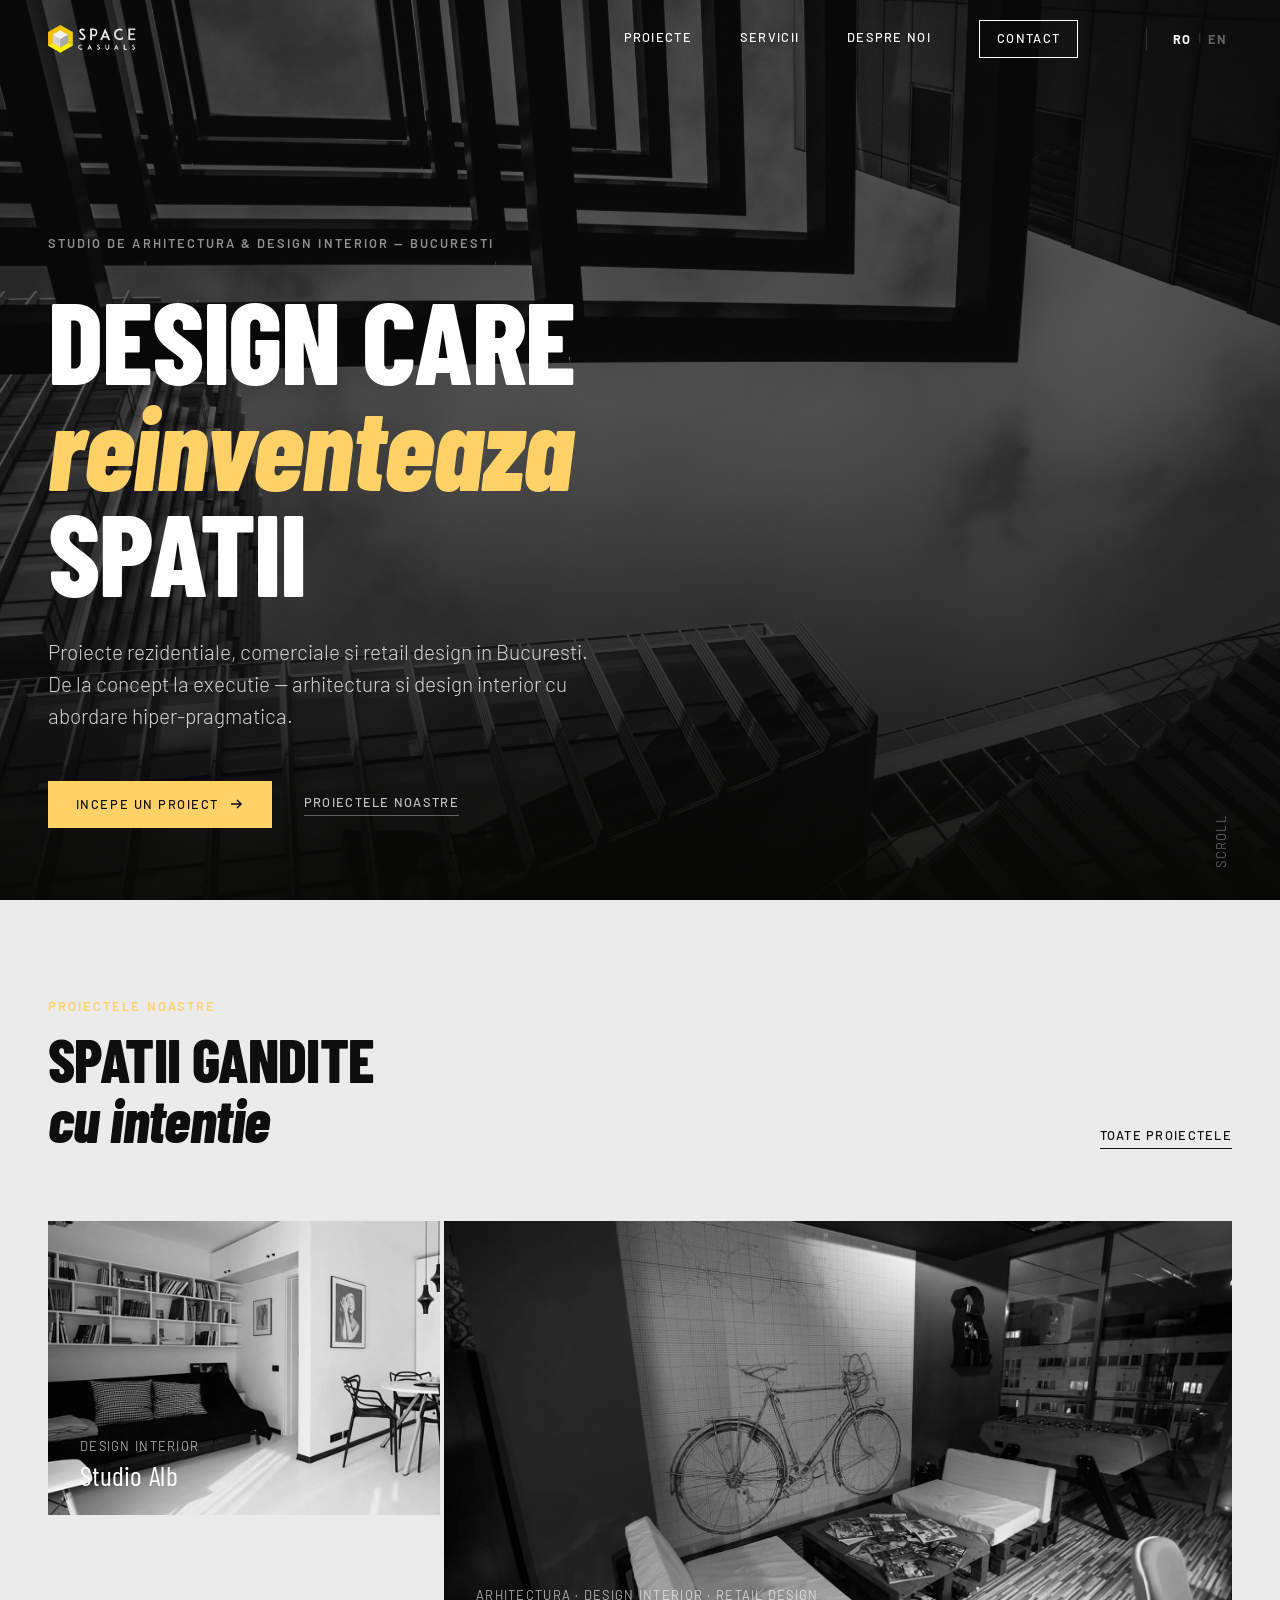
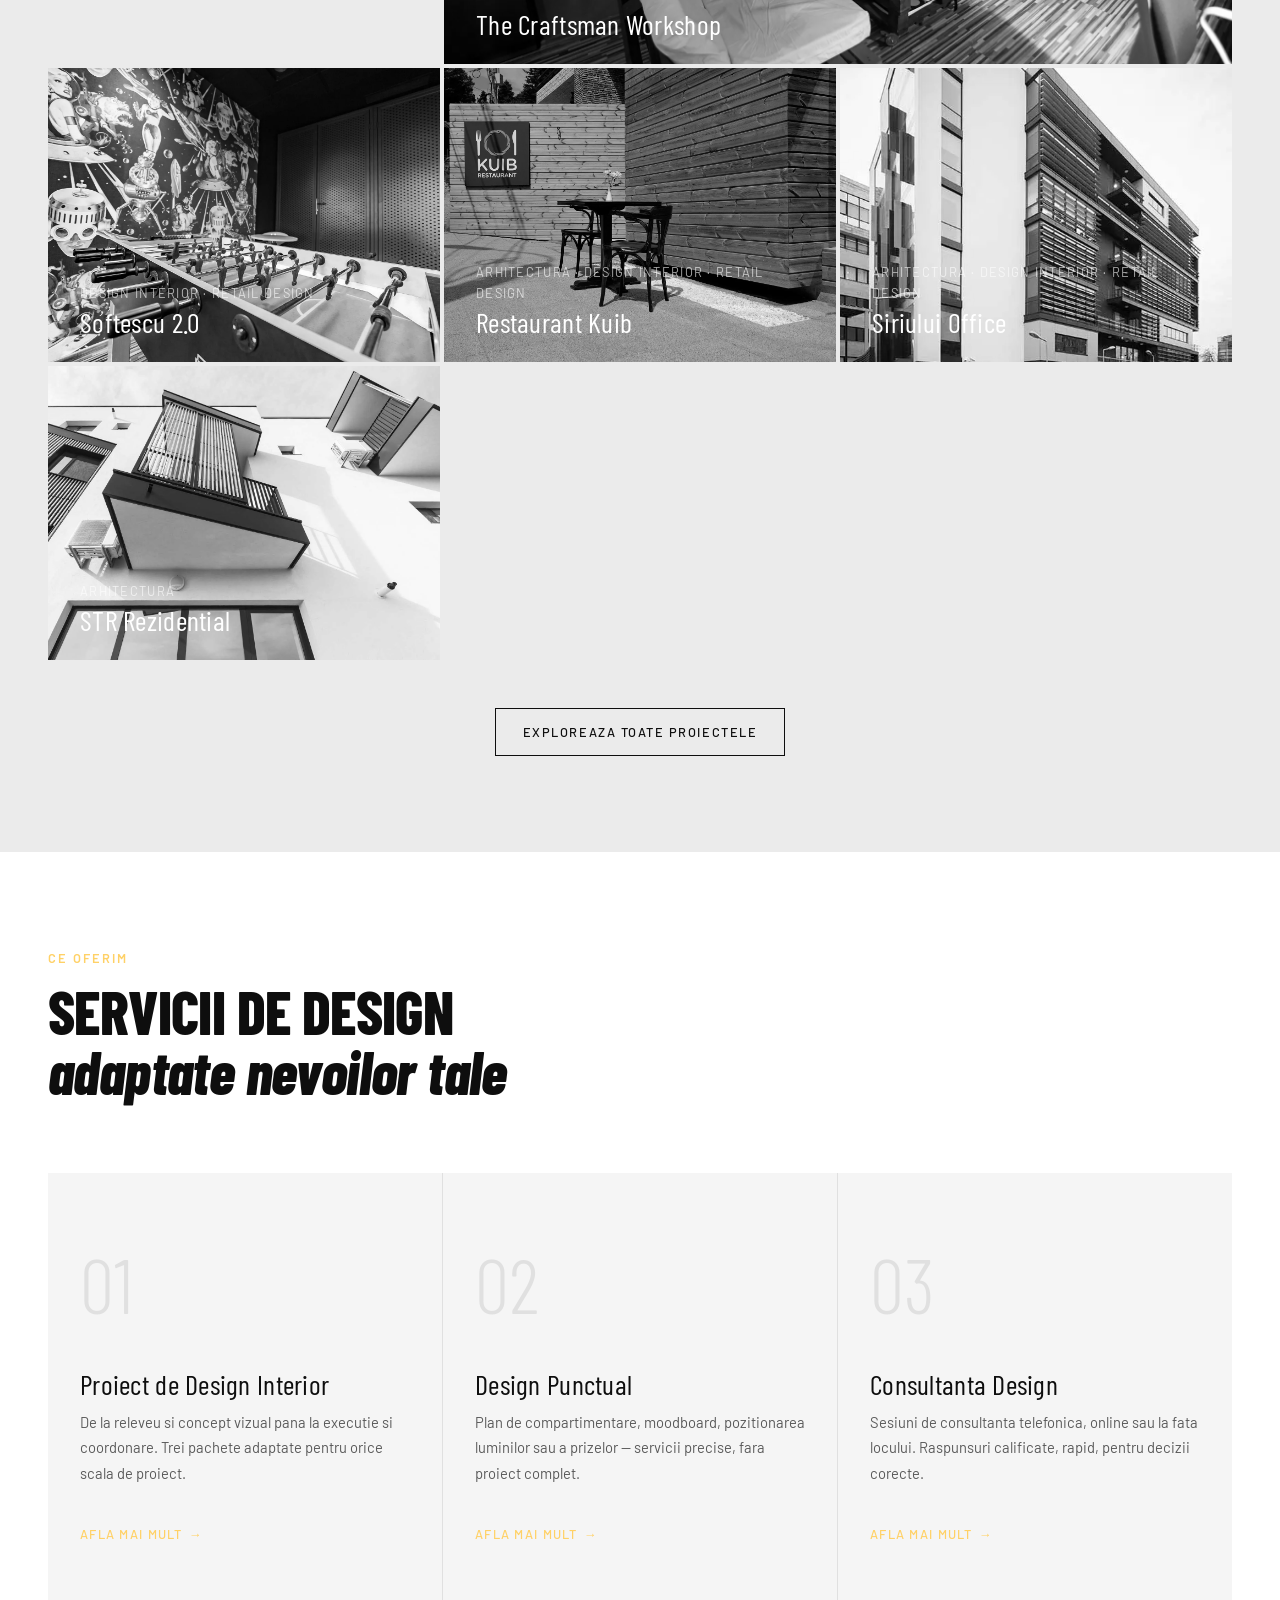
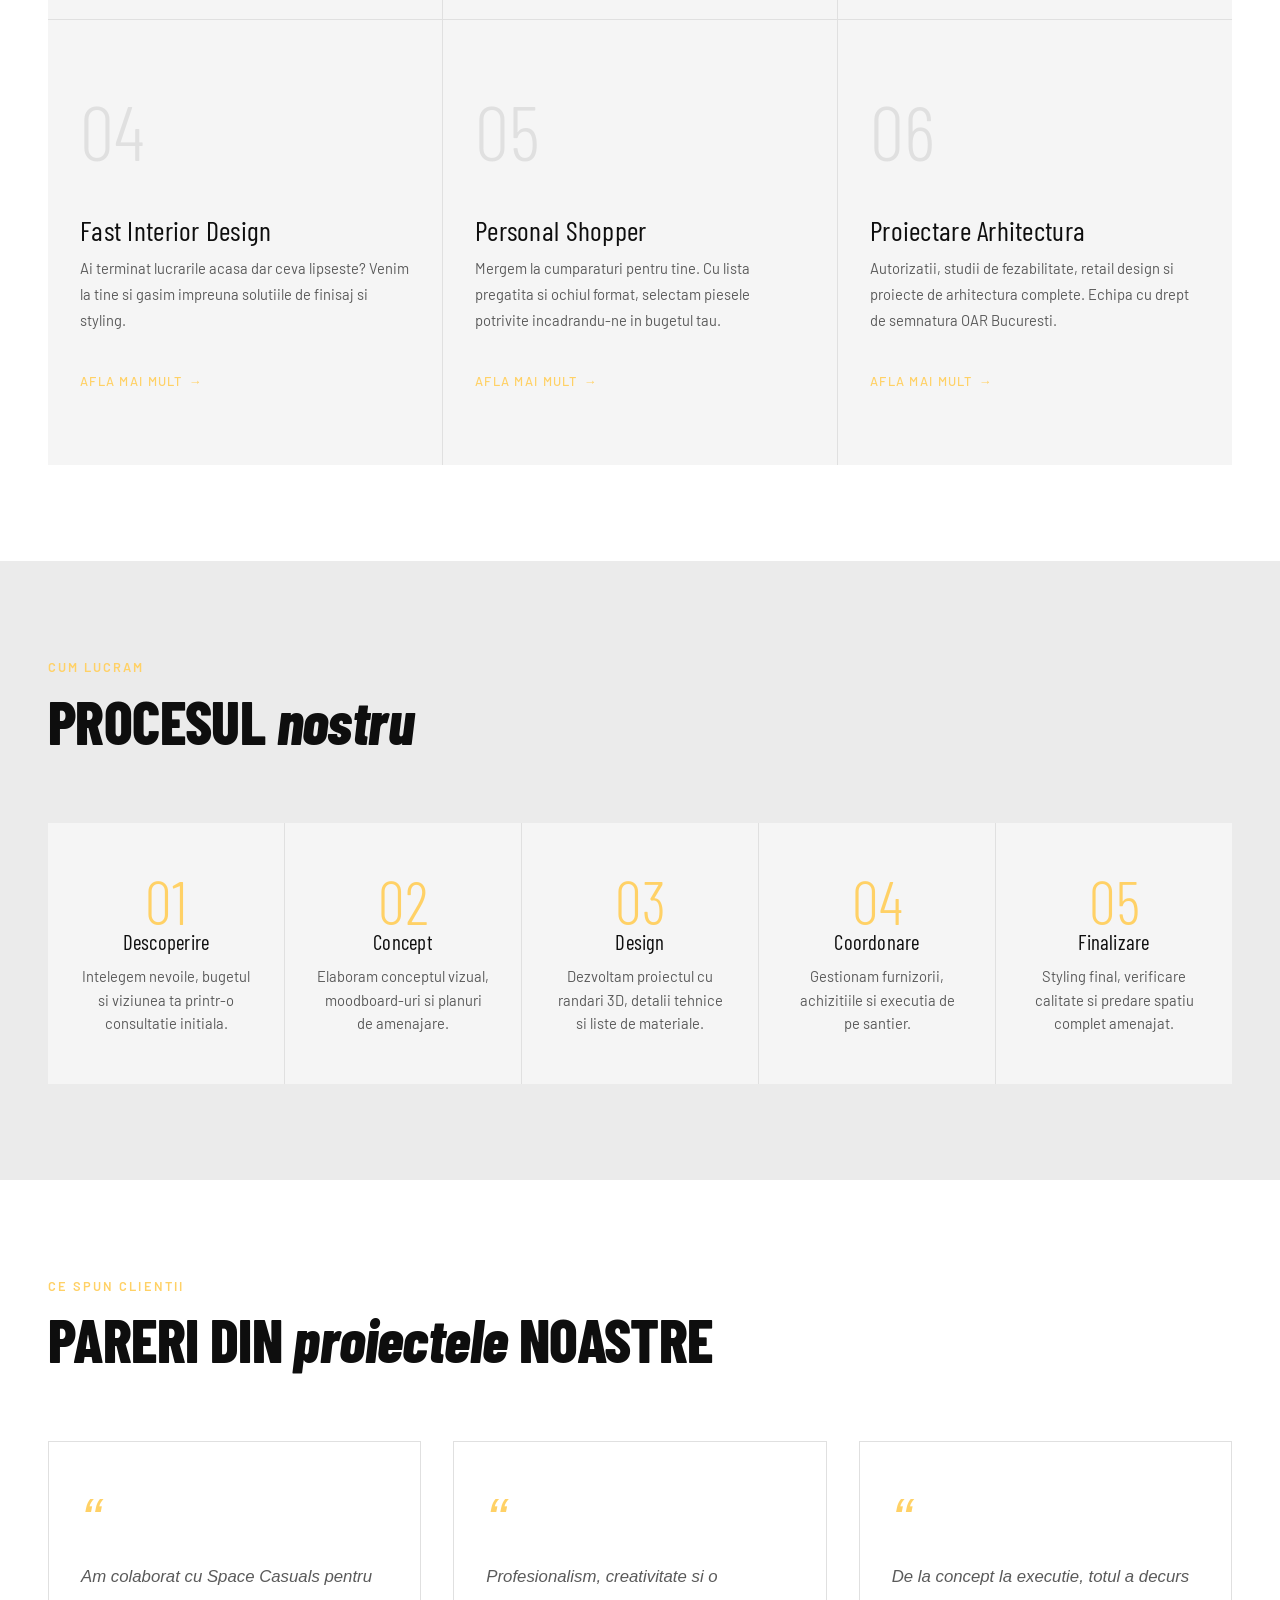
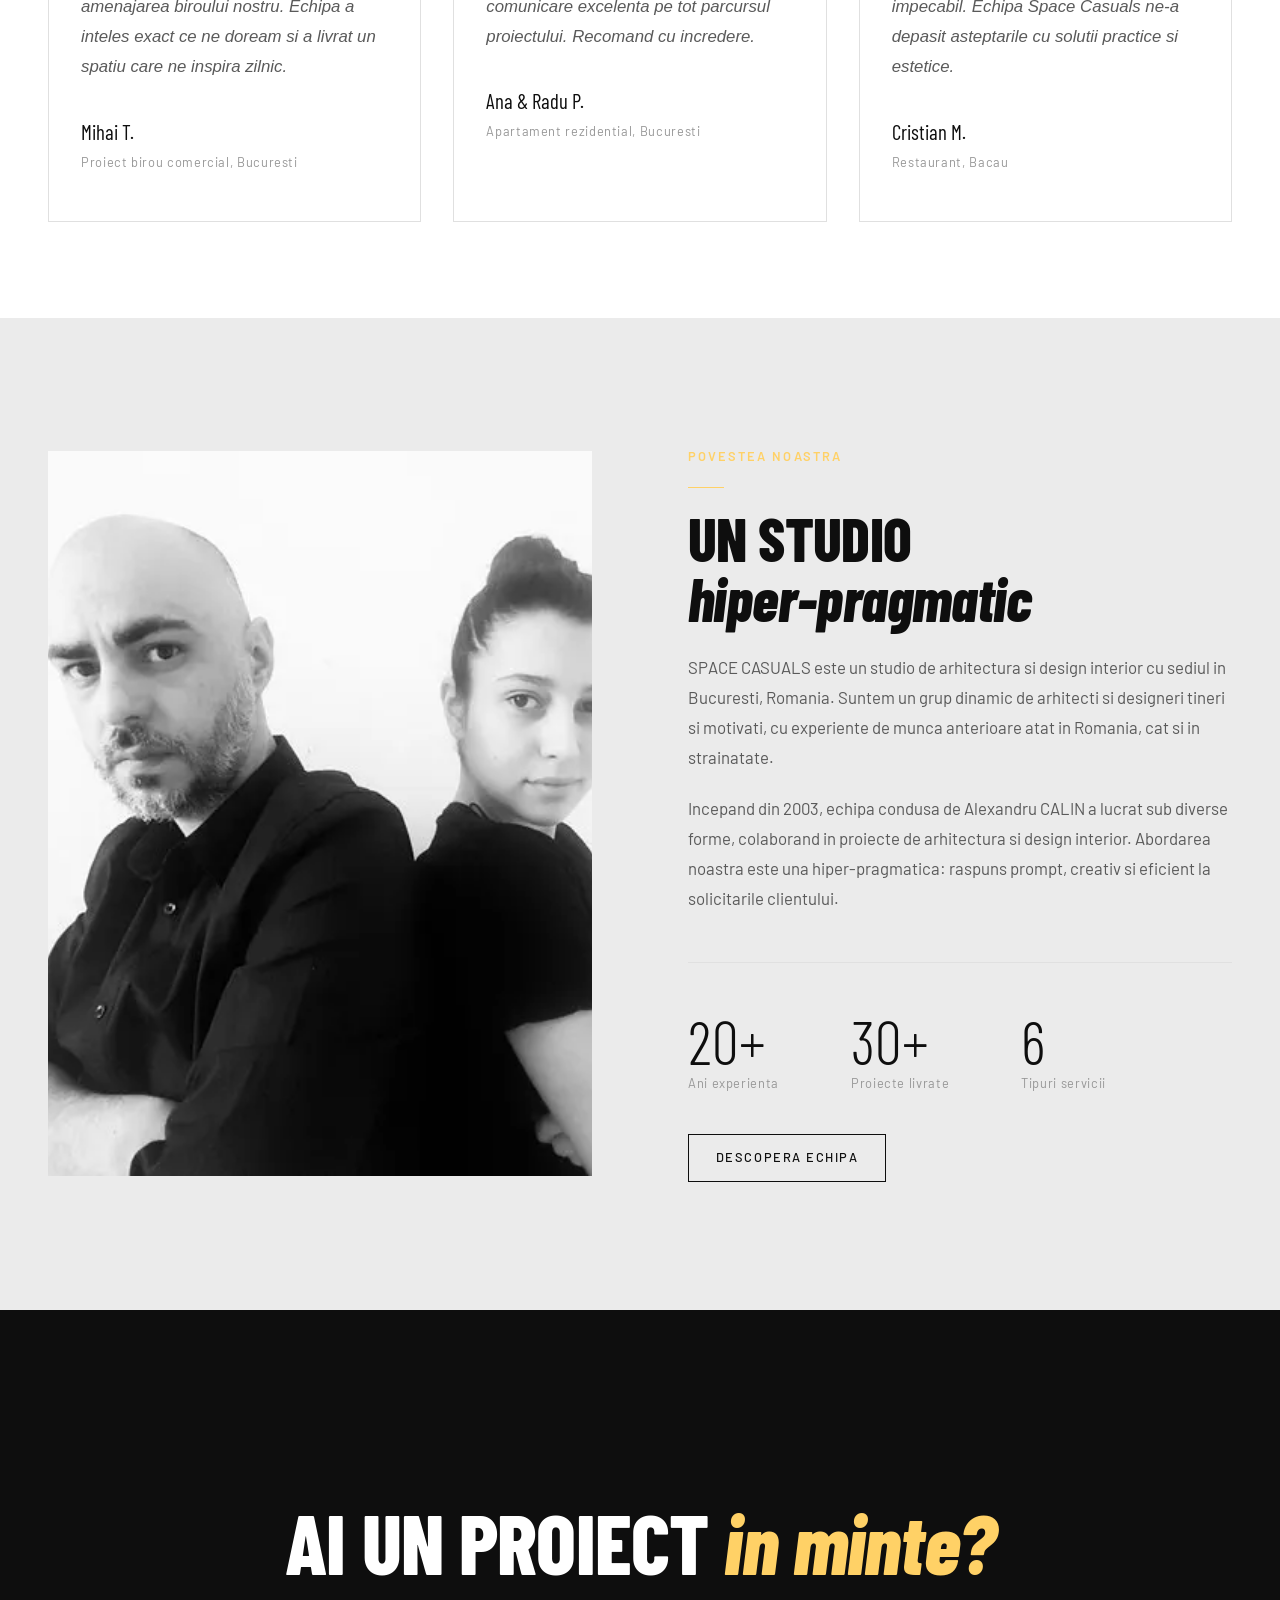
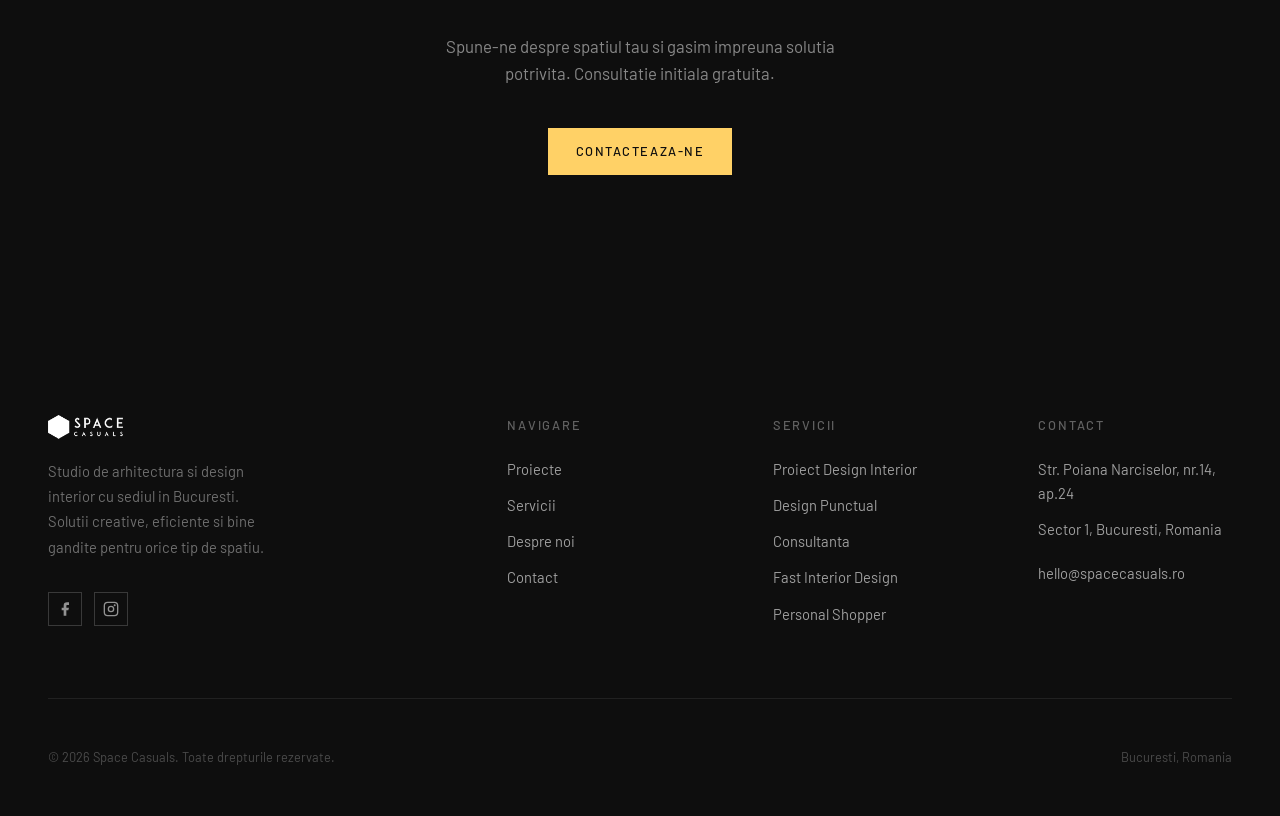
==== commit f3c193c9: "Add files via upload" ====
--- a/index.html
+++ b/index.html
@@ -3,46 +3,49 @@
 <head>
   <meta charset="UTF-8" />
   <meta name="viewport" content="width=device-width, initial-scale=1.0" />
-  <title>Space Casuals — Interior Design & Architecture Studio, Bucharest</title>
-    <meta name="keywords" content="interior design, arhitectura, design interior, Bucuresti, Space Casuals, architecture, Romania" />
-  <meta name="description" content="Space Casuals is a creative architecture and interior design studio based in Bucharest, Romania. Full design projects, consultation and personal shopping." />
-  <link rel="icon" href="assets/images/shared/favicon.png" />
+  <title>Space Casuals — Studio de Arhitectura & Design Interior, Bucuresti</title>
+  <meta name="description" content="Space Casuals este un studio de arhitectura si design interior din Bucuresti. Proiecte rezidentiale, comerciale si retail — de la concept la executie." />
+  <link rel="icon" href="assets/images/shared/favicon.webp" />
   <link rel="preconnect" href="https://fonts.googleapis.com" />
   <link rel="preconnect" href="https://fonts.gstatic.com" crossorigin />
   <link rel="stylesheet" href="css/style.css" />
   <script>(function(){var l=localStorage.getItem('sc-lang');if(l==='en')document.documentElement.setAttribute('lang','en');})();</script>
 
-  <!-- SEO: canonical -->
+  <!-- SEO: canonical & hreflang -->
   <link rel="canonical" href="https://spacecasuals.ro/" />
+  <link rel="alternate" hreflang="ro" href="https://spacecasuals.ro/" />
+  <link rel="alternate" hreflang="en" href="https://spacecasuals.ro/" />
+  <link rel="alternate" hreflang="x-default" href="https://spacecasuals.ro/" />
 
   <!-- SEO: Open Graph -->
   <meta property="og:type"        content="website" />
   <meta property="og:url"         content="https://spacecasuals.ro/" />
-  <meta property="og:title"       content="Space Casuals — Interior Design & Architecture Studio, Bucharest" />
-  <meta property="og:description" content="Space Casuals is a creative architecture and interior design studio based in Bucharest, Romania. Full design projects, consultation and personal shopping." />
-  <meta property="og:image"       content="https://spacecasuals.ro/assets/images/hero-interior.jpg" />
+  <meta property="og:title"       content="Space Casuals — Studio de Arhitectura & Design Interior, Bucuresti" />
+  <meta property="og:description" content="Space Casuals este un studio de arhitectura si design interior din Bucuresti. Proiecte rezidentiale, comerciale si retail — de la concept la executie." />
+  <meta property="og:image"       content="https://spacecasuals.ro/assets/images/hero-interior.webp" />
   <meta property="og:site_name"   content="Space Casuals" />
   <meta property="og:locale"      content="ro_RO" />
 
   <!-- SEO: Twitter Card -->
   <meta name="twitter:card"        content="summary_large_image" />
   <meta name="twitter:site"        content="@CasualsSpace" />
-  <meta name="twitter:title"       content="Space Casuals — Interior Design & Architecture Studio, Bucharest" />
-  <meta name="twitter:description" content="Space Casuals is a creative architecture and interior design studio based in Bucharest, Romania. Full design projects, consultation and personal shopping." />
-  <meta name="twitter:image"       content="https://spacecasuals.ro/assets/images/hero-interior.jpg" />
+  <meta name="twitter:title"       content="Space Casuals — Studio de Arhitectura & Design Interior, Bucuresti" />
+  <meta name="twitter:description" content="Space Casuals este un studio de arhitectura si design interior din Bucuresti. Proiecte rezidentiale, comerciale si retail — de la concept la executie." />
+  <meta name="twitter:image"       content="https://spacecasuals.ro/assets/images/hero-interior.webp" />
 
   <!-- SEO: JSON-LD -->
   <script type="application/ld+json">
 {
-  "@type": "HomeAndConstructionBusiness",
+  "@context": "https://schema.org",
+  "@type": "ProfessionalService",
   "name": "Space Casuals",
-  "description": "Architecture and interior design studio based in Bucharest.",
+  "description": "Studio de arhitectura si design interior din Bucuresti, Romania. Proiecte rezidentiale, comerciale si retail — de la concept la executie.",
   "url": "https://spacecasuals.ro",
-  "telephone": "",
+  "email": "hello@spacecasuals.ro",
   "address": {
     "@type": "PostalAddress",
     "streetAddress": "Str. Poiana Narciselor, nr.14, ap.24",
-    "addressLocality": "Bucharest",
+    "addressLocality": "Bucuresti",
     "postalCode": "010000",
     "addressCountry": "RO"
   },
@@ -54,14 +57,17 @@
   "openingHours": "Mo-Fr 09:00-18:00",
   "sameAs": [
     "https://www.facebook.com/SPACE-Casuals-322028561666826/",
-    "https://www.instagram.com/spacecasuals/",
-    "https://twitter.com/CasualsSpace"
+    "https://www.instagram.com/spacecasuals/"
   ],
-  "email": "hello@spacecasuals.ro",
   "priceRange": "$$",
-  "areaServed": "Bucharest, Romania",
-  "@context": "https://schema.org",
-  "image": "https://spacecasuals.ro/assets/images/hero-interior.jpg"
+  "areaServed": {
+    "@type": "City",
+    "name": "Bucuresti"
+  },
+  "image": "https://spacecasuals.ro/assets/images/hero-interior.webp",
+  "foundingDate": "2003",
+  "numberOfEmployees": "4",
+  "knowsAbout": ["Architecture", "Interior Design", "Retail Design"]
 }
   </script>
 </head>
@@ -69,9 +75,9 @@
 
 <nav class="nav on-dark" role="navigation" aria-label="Navigation">
   <div class="nav__inner">
-    <a href="index.html" class="nav__logo" aria-label="Space Casuals">
-      <img src="assets/images/shared/logo-header.png" class="nav__logo-img nav__logo--dark" alt="Space Casuals" />
-      <img src="assets/images/shared/logo-footer.png" class="nav__logo-img nav__logo--light" alt="Space Casuals" />
+    <a href="index.html" class="nav__logo" aria-label="Space Casuals — Acasa">
+      <img src="assets/images/shared/logo-header.webp" class="nav__logo-img nav__logo--dark" alt="Space Casuals" />
+      <img src="assets/images/shared/logo-footer.webp" class="nav__logo-img nav__logo--light" alt="Space Casuals" />
     </a>
     <div class="nav__links">
       <a href="portfolio/index.html" class="nav__link"><span class="lang-ro">Proiecte</span><span class="lang-en">Projects</span></a>
@@ -88,7 +94,7 @@
   </div>
 </nav>
 
-<div class="nav-mobile" role="dialog">
+<div class="nav-mobile" role="dialog" aria-modal="true" aria-label="Mobile navigation">
   <nav class="nav-mobile__links">
     <a href="portfolio/index.html" class="nav-mobile__link"><span class="lang-ro">Proiecte</span><span class="lang-en">Projects</span></a>
     <a href="services/index.html" class="nav-mobile__link"><span class="lang-ro">Servicii</span><span class="lang-en">Services</span></a>
@@ -102,12 +108,15 @@
   </div>
   <div class="nav-mobile__footer">
     <p>Str. Poiana Narciselor, nr.14, ap.24<br><span class="lang-ro">Sector 1, Bucuresti</span><span class="lang-en">Sector 1, Bucharest</span></p>
-    <p style="margin-top:0.5em"><a href="mailto:hello@spacecasuals.ro">hello@spacecasuals.ro</a></p>
+    <p style="margin-top:0.5em"></p>
+    <p style="margin-top:0.25em"><a href="mailto:hello@spacecasuals.ro">hello@spacecasuals.ro</a></p>
   </div>
 </div>
 
+<main>
+
 <section class="hero" aria-label="Hero">
-  <img class="hero__bg" src="assets/images/hero-interior.jpg" alt="Interior Space Casuals" loading="eager" />
+  <img class="hero__bg" src="assets/images/hero-interior.webp" alt="Proiect de design interior realizat de Space Casuals in Bucuresti" loading="eager" width="1920" height="1080" />
   <div class="hero__overlay" aria-hidden="true"></div>
   <div class="hero__inner">
     <span class="label label--white hero__eyebrow">
@@ -119,16 +128,16 @@
       <span class="lang-en">Design that <em>reinvents</em> spaces</span>
     </h1>
     <p class="hero__sub">
-      <span class="lang-ro">Motivatia noastra la inceputul fiecarui proiect este anticiparea rezultatului si impactului final al acestuia.</span>
-      <span class="lang-en">Our motivation at the start of each project is anticipating the final result and its overall impact.</span>
+      <span class="lang-ro">Proiecte rezidentiale, comerciale si retail design in Bucuresti. De la concept la executie — arhitectura si design interior cu abordare hiper-pragmatica.</span>
+      <span class="lang-en">Residential, commercial and retail design projects in Bucharest. From concept to execution — architecture and interior design with a hyper-pragmatic approach.</span>
     </p>
     <div class="hero__cta-row">
-      <a href="portfolio/index.html" class="btn btn--outline-white">
+      <a href="contact/index.html" class="btn btn--accent">
+        <span class="lang-ro">Incepe un proiect</span><span class="lang-en">Start a project</span>
+        <svg viewBox="0 0 16 16" fill="none" stroke="currentColor" stroke-width="1.5"><path d="M3 8h10M9 4l4 4-4 4"/></svg>
+      </a>
+      <a href="portfolio/index.html" class="t-link t-link--white">
         <span class="lang-ro">Proiectele noastre</span><span class="lang-en">Our projects</span>
-        <svg viewBox="0 0 16 16" fill="none" stroke="currentColor" stroke-width="1.5"><path d="M3 8h10M9 4l4 4-4 4"/></svg>
-      </a>
-      <a href="contact/index.html" class="t-link t-link--white">
-        <span class="lang-ro">Incepe un proiect</span><span class="lang-en">Start a project</span>
       </a>
     </div>
   </div>
@@ -151,7 +160,7 @@
 
     <div class="portfolio-grid">
       <a class="p-card reveal" href="portfolio/studio-alb/index.html" data-cat="design-interior">
-        <img class="p-card__img" src="portfolio/studio-alb/images/studio-alb-02.jpg" alt="Studio Alb" loading="lazy" />
+        <img class="p-card__img" src="portfolio/studio-alb/images/studio-alb-02.webp" alt="Studio Alb — apartament minimalist cu pereti albi si lemn natural, design interior Bucuresti" loading="lazy" width="800" height="600" />
         <div class="p-card__overlay" aria-hidden="true"></div>
         <div class="p-card__info">
           <p class="p-card__cat"><span class="lang-ro">Design Interior</span><span class="lang-en">Interior Design</span></p>
@@ -159,7 +168,7 @@
         </div>
       </a>
       <a class="p-card p-card--wide reveal reveal-delay-1" href="portfolio/the-craftsman-workshop/index.html" data-cat="arhitectura design-interior retail-design">
-        <img class="p-card__img" src="portfolio/the-craftsman-workshop/images/craftsman-workshop-02.jpg" alt="The Craftsman Workshop" loading="lazy" />
+        <img class="p-card__img" src="portfolio/the-craftsman-workshop/images/craftsman-workshop-02.webp" alt="The Craftsman Workshop — spatiu de birouri cu materiale brute si design industrial" loading="lazy" width="1200" height="675" />
         <div class="p-card__overlay" aria-hidden="true"></div>
         <div class="p-card__info">
           <p class="p-card__cat"><span class="lang-ro">Arhitectura &middot; Design Interior &middot; Retail Design</span><span class="lang-en">Architecture &middot; Interior Design &middot; Retail Design</span></p>
@@ -167,7 +176,7 @@
         </div>
       </a>
       <a class="p-card reveal reveal-delay-1" href="portfolio/softescu-2-0/index.html" data-cat="design-interior retail-design">
-        <img class="p-card__img" src="portfolio/softescu-2-0/images/softescu-office-03.jpg" alt="Softescu 2.0" loading="lazy" />
+        <img class="p-card__img" src="portfolio/softescu-2-0/images/softescu-office-03.webp" alt="Softescu 2.0 — birou IT modern cu zone de relaxare si spatii deschise" loading="lazy" width="800" height="600" />
         <div class="p-card__overlay" aria-hidden="true"></div>
         <div class="p-card__info">
           <p class="p-card__cat"><span class="lang-ro">Design Interior &middot; Retail Design</span><span class="lang-en">Interior Design &middot; Retail Design</span></p>
@@ -175,7 +184,7 @@
         </div>
       </a>
       <a class="p-card reveal reveal-delay-2" href="portfolio/kuib/index.html" data-cat="arhitectura design-interior retail-design">
-        <img class="p-card__img" src="portfolio/kuib/images/kuib-restaurant-04.jpg" alt="Restaurant Kuib" loading="lazy" />
+        <img class="p-card__img" src="portfolio/kuib/images/kuib-restaurant-04.webp" alt="Restaurant Kuib — design interior restaurant cu atmosfera calda si materiale naturale" loading="lazy" width="800" height="600" />
         <div class="p-card__overlay" aria-hidden="true"></div>
         <div class="p-card__info">
           <p class="p-card__cat"><span class="lang-ro">Arhitectura &middot; Design Interior &middot; Retail Design</span><span class="lang-en">Architecture &middot; Interior Design &middot; Retail Design</span></p>
@@ -183,7 +192,7 @@
         </div>
       </a>
       <a class="p-card reveal reveal-delay-1" href="portfolio/siriului-office/index.html" data-cat="arhitectura design-interior retail-design">
-        <img class="p-card__img" src="portfolio/siriului-office/images/siriului-office-01.jpg" alt="Siriului Office" loading="lazy" />
+        <img class="p-card__img" src="portfolio/siriului-office/images/siriului-office-01.webp" alt="Siriului Office — spatiu de birouri contemporan cu iluminat natural generos" loading="lazy" width="800" height="600" />
         <div class="p-card__overlay" aria-hidden="true"></div>
         <div class="p-card__info">
           <p class="p-card__cat"><span class="lang-ro">Arhitectura &middot; Design Interior &middot; Retail Design</span><span class="lang-en">Architecture &middot; Interior Design &middot; Retail Design</span></p>
@@ -191,31 +200,14 @@
         </div>
       </a>
       <a class="p-card reveal reveal-delay-2" href="portfolio/str-rezidential/index.html" data-cat="arhitectura">
-        <img class="p-card__img" src="portfolio/str-rezidential/images/str-rezidential-04.jpg" alt="STR Rezidential" loading="lazy" />
+        <img class="p-card__img" src="portfolio/str-rezidential/images/str-rezidential-04.webp" alt="STR Rezidential — proiect de arhitectura rezidentiala cu fatada moderna" loading="lazy" width="800" height="600" />
         <div class="p-card__overlay" aria-hidden="true"></div>
         <div class="p-card__info">
           <p class="p-card__cat"><span class="lang-ro">Arhitectura</span><span class="lang-en">Architecture</span></p>
           <h3 class="p-card__title">STR Rezidential</h3>
         </div>
       </a>
-      <a class="p-card reveal reveal-delay-3" href="portfolio/casa-selaru/index.html" data-cat="arhitectura design-interior">
-        <img class="p-card__img" src="portfolio/casa-selaru/images/casa-selaru-04.jpg" alt="Casa Selaru" loading="lazy" />
-        <div class="p-card__overlay" aria-hidden="true"></div>
-        <div class="p-card__info">
-          <p class="p-card__cat"><span class="lang-ro">Arhitectura &middot; Design Interior</span><span class="lang-en">Architecture &middot; Interior Design</span></p>
-          <h3 class="p-card__title">Casa Selaru</h3>
-        </div>
-      </a>
-      <a class="p-card reveal reveal-delay-1" href="portfolio/apartament-busteni/index.html" data-cat="design-interior">
-        <img class="p-card__img" src="portfolio/apartament-busteni/images/apartament-busteni-04.jpg" alt="Apartament Busteni" loading="lazy" />
-        <div class="p-card__overlay" aria-hidden="true"></div>
-        <div class="p-card__info">
-          <p class="p-card__cat"><span class="lang-ro">Design Interior</span><span class="lang-en">Interior Design</span></p>
-          <h3 class="p-card__title">Apartament Busteni</h3>
-        </div>
-      </a>
-    </div>
-
+    </div>
 
     <div style="text-align:center;margin-top:var(--sp-lg);" class="reveal">
       <a href="portfolio/index.html" class="btn btn--outline">
@@ -275,11 +267,90 @@
   </div>
 </section>
 
+<!-- Process / How we work -->
+<section class="section section--alt" aria-labelledby="process-heading">
+  <div class="container--wide">
+    <div class="section__header reveal">
+      <span class="label section__eyebrow"><span class="lang-ro">Cum lucram</span><span class="lang-en">How we work</span></span>
+      <h2 id="process-heading" class="section__title">
+        <span class="lang-ro">Procesul <em>nostru</em></span>
+        <span class="lang-en">Our <em>process</em></span>
+      </h2>
+    </div>
+    <div class="process-grid reveal reveal-delay-1">
+      <div class="process-step">
+        <span class="process-step__num">01</span>
+        <h3 class="process-step__title"><span class="lang-ro">Descoperire</span><span class="lang-en">Discovery</span></h3>
+        <p class="process-step__desc"><span class="lang-ro">Intelegem nevoile, bugetul si viziunea ta printr-o consultatie initiala.</span><span class="lang-en">We understand your needs, budget and vision through an initial consultation.</span></p>
+      </div>
+      <div class="process-step">
+        <span class="process-step__num">02</span>
+        <h3 class="process-step__title"><span class="lang-ro">Concept</span><span class="lang-en">Concept</span></h3>
+        <p class="process-step__desc"><span class="lang-ro">Elaboram conceptul vizual, moodboard-uri si planuri de amenajare.</span><span class="lang-en">We develop the visual concept, moodboards and layout plans.</span></p>
+      </div>
+      <div class="process-step">
+        <span class="process-step__num">03</span>
+        <h3 class="process-step__title"><span class="lang-ro">Design</span><span class="lang-en">Design</span></h3>
+        <p class="process-step__desc"><span class="lang-ro">Dezvoltam proiectul cu randari 3D, detalii tehnice si liste de materiale.</span><span class="lang-en">We develop the project with 3D renders, technical details and material lists.</span></p>
+      </div>
+      <div class="process-step">
+        <span class="process-step__num">04</span>
+        <h3 class="process-step__title"><span class="lang-ro">Coordonare</span><span class="lang-en">Coordination</span></h3>
+        <p class="process-step__desc"><span class="lang-ro">Gestionam furnizorii, achizitiile si executia de pe santier.</span><span class="lang-en">We manage suppliers, procurement and on-site execution.</span></p>
+      </div>
+      <div class="process-step">
+        <span class="process-step__num">05</span>
+        <h3 class="process-step__title"><span class="lang-ro">Finalizare</span><span class="lang-en">Completion</span></h3>
+        <p class="process-step__desc"><span class="lang-ro">Styling final, verificare calitate si predare spatiu complet amenajat.</span><span class="lang-en">Final styling, quality check and handover of the fully designed space.</span></p>
+      </div>
+    </div>
+  </div>
+</section>
+
+<!-- Testimonials -->
+<section class="section section--white" aria-labelledby="testimonials-heading">
+  <div class="container--wide">
+    <div class="section__header reveal">
+      <span class="label section__eyebrow"><span class="lang-ro">Ce spun clientii</span><span class="lang-en">What clients say</span></span>
+      <h2 id="testimonials-heading" class="section__title">
+        <span class="lang-ro">Pareri din <em>proiectele</em> noastre</span>
+        <span class="lang-en">Feedback from <em>our projects</em></span>
+      </h2>
+    </div>
+    <div class="testimonial-grid">
+      <article class="testimonial reveal">
+        <p class="testimonial__quote">
+          <span class="lang-ro">Am colaborat cu Space Casuals pentru amenajarea biroului nostru. Echipa a inteles exact ce ne doream si a livrat un spatiu care ne inspira zilnic.</span>
+          <span class="lang-en">We worked with Space Casuals on our office fit-out. The team understood exactly what we wanted and delivered a space that inspires us daily.</span>
+        </p>
+        <p class="testimonial__author">Mihai T.</p>
+        <p class="testimonial__project"><span class="lang-ro">Proiect birou comercial, Bucuresti</span><span class="lang-en">Commercial office project, Bucharest</span></p>
+      </article>
+      <article class="testimonial reveal reveal-delay-1">
+        <p class="testimonial__quote">
+          <span class="lang-ro">Profesionalism, creativitate si o comunicare excelenta pe tot parcursul proiectului. Recomand cu incredere.</span>
+          <span class="lang-en">Professionalism, creativity and excellent communication throughout the project. Highly recommended.</span>
+        </p>
+        <p class="testimonial__author">Ana & Radu P.</p>
+        <p class="testimonial__project"><span class="lang-ro">Apartament rezidential, Bucuresti</span><span class="lang-en">Residential apartment, Bucharest</span></p>
+      </article>
+      <article class="testimonial reveal reveal-delay-2">
+        <p class="testimonial__quote">
+          <span class="lang-ro">De la concept la executie, totul a decurs impecabil. Echipa Space Casuals ne-a depasit asteptarile cu solutii practice si estetice.</span>
+          <span class="lang-en">From concept to execution, everything went flawlessly. The Space Casuals team exceeded our expectations with practical and aesthetic solutions.</span>
+        </p>
+        <p class="testimonial__author">Cristian M.</p>
+        <p class="testimonial__project"><span class="lang-ro">Restaurant, Bacau</span><span class="lang-en">Restaurant, Bacau</span></p>
+      </article>
+    </div>
+  </div>
+</section>
+
 <section class="section section--alt" aria-labelledby="about-heading">
   <div class="container--wide">
     <div class="about-split">
       <div class="reveal">
-        <img class="about-img" src="about/images/team.jpg" alt="Echipa Space Casuals" loading="lazy" />
+        <img class="about-img" src="about/images/team.webp" alt="Echipa Space Casuals in studio — arhitecti si designeri din Bucuresti" loading="lazy" width="800" height="1067" />
       </div>
       <div class="about-text reveal reveal-delay-1">
         <span class="label section__eyebrow"><span class="lang-ro">Povestea noastra</span><span class="lang-en">Our story</span></span>
@@ -299,7 +370,7 @@
         <div class="about-stats">
           <div><div class="stat__num">20+</div><div class="stat__label"><span class="lang-ro">Ani experienta</span><span class="lang-en">Years experience</span></div></div>
           <div><div class="stat__num">30+</div><div class="stat__label"><span class="lang-ro">Proiecte livrate</span><span class="lang-en">Projects delivered</span></div></div>
-          <div><div class="stat__num">3</div><div class="stat__label"><span class="lang-ro">Tipuri servicii</span><span class="lang-en">Service types</span></div></div>
+          <div><div class="stat__num">6</div><div class="stat__label"><span class="lang-ro">Tipuri servicii</span><span class="lang-en">Service types</span></div></div>
         </div>
         <a href="about/index.html" class="btn btn--outline" style="margin-top:2.5rem">
           <span class="lang-ro">Descopera echipa</span><span class="lang-en">Meet the team</span>
@@ -314,12 +385,12 @@
   <div class="container--narrow" style="text-align:center;">
     <span class="label label--white reveal"><span class="lang-ro">Hai sa colaboram</span><span class="lang-en">Let's work together</span></span>
     <h2 id="cta-heading" class="cta-band__title reveal reveal-delay-1">
-      <span class="lang-ro">Proiecte <em>creative</em> care reinventeaza spatii</span>
-      <span class="lang-en">Creative <em>projects</em> that reinvent spaces</span>
+      <span class="lang-ro">Ai un proiect <em>in minte?</em></span>
+      <span class="lang-en">Have a project <em>in mind?</em></span>
     </h2>
     <p style="color:rgba(255,255,255,0.5);max-width:44ch;margin:0 auto 2.5rem;font-size:var(--fs-base);" class="reveal reveal-delay-2">
-      <span class="lang-ro">Arhitectura &mdash; Design Interior &mdash; Retail Design</span>
-      <span class="lang-en">Architecture &mdash; Interior Design &mdash; Retail Design</span>
+      <span class="lang-ro">Spune-ne despre spatiul tau si gasim impreuna solutia potrivita. Consultatie initiala gratuita.</span>
+      <span class="lang-en">Tell us about your space and we'll find the right solution together. Free initial consultation.</span>
     </p>
     <a href="contact/index.html" class="btn btn--accent reveal reveal-delay-3">
       <span class="lang-ro">Contacteaza-ne</span><span class="lang-en">Get in touch</span>
@@ -327,21 +398,26 @@
   </div>
 </section>
 
+</main>
+
 <footer class="footer" role="contentinfo">
   <div class="container--wide">
     <div class="footer__grid">
       <div>
-        <img class="footer__logo" src="assets/images/shared/logo-footer.png" alt="Space Casuals" />
+        <img class="footer__logo" src="assets/images/shared/logo-footer.webp" alt="Space Casuals" />
         <p class="footer__tagline"><span class="lang-ro">Studio de arhitectura si design interior cu sediul in Bucuresti. Solutii creative, eficiente si bine gandite pentru orice tip de spatiu.</span><span class="lang-en">Architecture and interior design studio based in Bucharest. Creative, efficient and well-thought solutions for any type of space.</span></p>
         <div class="footer__social">
-          <a href="https://www.facebook.com/SPACE-Casuals-322028561666826/" class="footer__soc" target="_blank" rel="noopener">fb</a>
-          <a href="https://www.instagram.com/spacecasuals/" class="footer__soc" target="_blank" rel="noopener">in</a>
-          <a href="https://twitter.com/CasualsSpace" class="footer__soc" target="_blank" rel="noopener">tw</a>
+          <a href="https://www.facebook.com/SPACE-Casuals-322028561666826/" class="footer__soc" target="_blank" rel="noopener" aria-label="Facebook">
+            <svg viewBox="0 0 24 24" xmlns="http://www.w3.org/2000/svg"><path d="M18 2h-3a5 5 0 00-5 5v3H7v4h3v8h4v-8h3l1-4h-4V7a1 1 0 011-1h3z"/></svg>
+          </a>
+          <a href="https://www.instagram.com/spacecasuals/" class="footer__soc" target="_blank" rel="noopener" aria-label="Instagram">
+            <svg viewBox="0 0 24 24" xmlns="http://www.w3.org/2000/svg"><rect x="2" y="2" width="20" height="20" rx="5" ry="5" fill="none" stroke="currentColor" stroke-width="2"/><circle cx="12" cy="12" r="4" fill="none" stroke="currentColor" stroke-width="2"/><circle cx="17.5" cy="6.5" r="1.5" fill="currentColor"/></svg>
+          </a>
         </div>
       </div>
       <div>
         <p class="footer__heading"><span class="lang-ro">Navigare</span><span class="lang-en">Navigation</span></p>
-        <nav class="footer__links">
+        <nav class="footer__links" aria-label="Footer navigation">
           <a href="portfolio/index.html" class="footer__link"><span class="lang-ro">Proiecte</span><span class="lang-en">Projects</span></a>
           <a href="services/index.html" class="footer__link"><span class="lang-ro">Servicii</span><span class="lang-en">Services</span></a>
           <a href="about/index.html" class="footer__link"><span class="lang-ro">Despre noi</span><span class="lang-en">About</span></a>
@@ -350,7 +426,7 @@
       </div>
       <div>
         <p class="footer__heading"><span class="lang-ro">Servicii</span><span class="lang-en">Services</span></p>
-        <nav class="footer__links">
+        <nav class="footer__links" aria-label="Footer services">
           <a href="services/index.html#proiect" class="footer__link"><span class="lang-ro">Proiect Design Interior</span><span class="lang-en">Interior Design Project</span></a>
           <a href="services/index.html#punctual" class="footer__link"><span class="lang-ro">Design Punctual</span><span class="lang-en">Spot Design</span></a>
           <a href="services/index.html#consultanta" class="footer__link"><span class="lang-ro">Consultanta</span><span class="lang-en">Consultation</span></a>
@@ -376,4 +452,5 @@
 
 <script src="js/main.js" defer></script>
 </body>
-</html>+</html>
+
--- a/css/style.css
+++ b/css/style.css
@@ -7,15 +7,16 @@
 
 /* === TOKENS === */
 :root {
-  --c-dark:       #111110;
+  --c-dark:       #0e0e0e;
   --c-bg:         #f5f5f5;
   --c-white:      #ffffff;
-  --c-accent:     #ffe09d;
-  --c-accent-lt:  #ffd166;
-  --c-gray:       #666560;
-  --c-mid:        #9a9890;
+  --c-accent:     #ffd166;   /* yellow — primary highlight */
+  --c-accent-lt:  #ffd166;   /* same yellow for consistency */
+  --c-accent-dim: rgba(255,209,102,0.18); /* subtle yellow tint */
+  --c-gray:       #5a5a5a;
+  --c-mid:        #969696;
   --c-light:      #e0e0e0;
-  --c-alt:        #eeeeee;
+  --c-alt:        #ebebeb;
 
   --font-display: 'Barlow Condensed', 'Arial Narrow', sans-serif;
   --font-body:    'Barlow', -apple-system, BlinkMacSystemFont, 'Segoe UI', Roboto, sans-serif;
@@ -357,7 +358,7 @@
 
 .p-card__img {
   width: 100%; height: 100%; object-fit: cover;
-  transition: transform var(--dur-slow) var(--ease);
+  transition: transform var(--dur-slow) var(--ease), filter var(--dur-slow) var(--ease);
 }
 .p-card:hover .p-card__img { transform: scale(1.06); }
 
@@ -412,7 +413,7 @@
 
 /* === ABOUT TEASER === */
 .about-split { display: grid; grid-template-columns: 1fr 1fr; gap: var(--sp-2xl); align-items: center; }
-.about-img { width: 100%; aspect-ratio: 3/4; object-fit: cover; }
+.about-img { width: 100%; aspect-ratio: 3/4; object-fit: cover; transition: filter var(--dur-slow) var(--ease); }
 .about-text { padding: var(--sp-md) 0; }
 .about-text p { color: var(--c-gray); line-height: 1.8; margin-bottom: var(--sp-sm); }
 .about-stats {
@@ -426,7 +427,7 @@
 /* === TEAM === */
 .team-grid { display: grid; grid-template-columns: repeat(4, 1fr); gap: var(--sp-md); }
 .team-card__photo { aspect-ratio: 3/4; overflow: hidden; margin-bottom: var(--sp-xs); }
-.team-card__img { width: 100%; height: 100%; object-fit: cover; object-position: top; transition: transform var(--dur-slow) var(--ease); }
+.team-card__img { width: 100%; height: 100%; object-fit: cover; object-position: top; transition: transform var(--dur-slow) var(--ease), filter var(--dur-slow) var(--ease); }
 .team-card:hover .team-card__img { transform: scale(1.04); }
 .team-card__name { font-family: var(--font-display); font-size: var(--fs-lg); }
 .team-card__role { font-size: var(--fs-xs); color: var(--c-mid); margin-top: 0.2em; letter-spacing: 0.04em; }
@@ -434,7 +435,7 @@
 /* === BLOG === */
 .blog-grid { display: grid; grid-template-columns: repeat(3, 1fr); gap: var(--sp-md); }
 .b-card__thumb { aspect-ratio: 16/10; overflow: hidden; margin-bottom: var(--sp-sm); }
-.b-card__img { width: 100%; height: 100%; object-fit: cover; transition: transform var(--dur-slow) var(--ease); }
+.b-card__img { width: 100%; height: 100%; object-fit: cover; transition: transform var(--dur-slow) var(--ease), filter var(--dur-slow) var(--ease); }
 .b-card:hover .b-card__img { transform: scale(1.04); }
 .b-card__meta { font-size: var(--fs-xs); color: var(--c-mid); letter-spacing: 0.05em; text-transform: uppercase; margin-bottom: var(--sp-2xs); }
 .b-card__title { font-family: var(--font-display); font-size: var(--fs-xl); font-weight: 400; line-height: 1.2; transition: color var(--dur); }
@@ -529,7 +530,7 @@
 .gallery__item { overflow: hidden; }
 .gallery__item--wide { grid-column: span 2; }
 .gallery__item--tall { grid-row: span 2; }
-.gallery__img { width: 100%; height: 100%; object-fit: cover; display: block; transition: transform var(--dur-slow) var(--ease); }
+.gallery__img { width: 100%; height: 100%; object-fit: cover; display: block; transition: transform var(--dur-slow) var(--ease), filter var(--dur-slow) var(--ease); }
 .gallery__img:hover { transform: scale(1.03); }
 
 .project-nav {
@@ -539,8 +540,8 @@
   display: block; position: relative; aspect-ratio: 16/7;
   overflow: hidden; background: var(--c-dark);
 }
-.project-nav__img { width: 100%; height: 100%; object-fit: cover; opacity: 0.45; transition: opacity var(--dur), transform var(--dur-slow) var(--ease); }
-.project-nav__item:hover .project-nav__img { opacity: 0.35; transform: scale(1.04); }
+.project-nav__img { width: 100%; height: 100%; object-fit: cover; opacity: 0.45; transition: opacity var(--dur), transform var(--dur-slow) var(--ease), filter var(--dur-slow) var(--ease); }
+.project-nav__item:hover .project-nav__img { opacity: 0.55; transform: scale(1.04); }
 .project-nav__label {
   position: absolute; inset: 0; display: flex; flex-direction: column;
   justify-content: flex-end; padding: var(--sp-md); color: var(--c-white);
@@ -609,7 +610,7 @@
 /* === JOURNAL PAGE === */
 .journal-featured { display: grid; grid-template-columns: 1.4fr 1fr; gap: var(--sp-xl); align-items: center; margin-bottom: var(--sp-2xl); padding-bottom: var(--sp-2xl); border-bottom: 1px solid var(--c-light); }
 .journal-featured__img-wrap { aspect-ratio: 16/10; overflow: hidden; }
-.journal-featured__img { width: 100%; height: 100%; object-fit: cover; transition: transform var(--dur-slow) var(--ease); }
+.journal-featured__img { width: 100%; height: 100%; object-fit: cover; transition: transform var(--dur-slow) var(--ease), filter var(--dur-slow) var(--ease); }
 .journal-featured:hover .journal-featured__img { transform: scale(1.03); }
 .journal-featured__tag { font-size: var(--fs-xs); letter-spacing: 0.1em; text-transform: uppercase; color: var(--c-mid); margin-bottom: var(--sp-xs); }
 .journal-featured__title { font-family: var(--font-display); font-size: var(--fs-3xl); font-weight: 400; line-height: 1.1; margin-bottom: var(--sp-sm); transition: color var(--dur); }
@@ -647,7 +648,7 @@
 .pm__item--tall { grid-row: span 2; aspect-ratio: auto; }
 .pm__img {
   width: 100%; height: 100%; object-fit: cover; display: block;
-  transition: transform var(--dur-slow) var(--ease);
+  transition: transform var(--dur-slow) var(--ease), filter var(--dur-slow) var(--ease);
 }
 .pm__item:hover .pm__img { transform: scale(1.06); }
 @media (max-width: 768px) {
@@ -724,3 +725,206 @@
   .team-grid { grid-template-columns: 1fr; }
 }
 
+/* ============================================================
+   B&W IMAGE TREATMENT
+   All photographs start in greyscale; hover restores colour.
+   Hero backgrounds remain greyscale (always behind dark overlay).
+   ============================================================ */
+
+/* Hero & page-hero backgrounds — always greyscale */
+.hero__bg,
+.page-hero__bg {
+  filter: grayscale(100%);
+  transition: filter var(--dur-slow) var(--ease), transform var(--dur-slow) var(--ease);
+}
+
+/* All interactive image containers — greyscale by default */
+.p-card__img,
+.gallery__img,
+.pm__img,
+.team-card__img,
+.b-card__img,
+.journal-featured__img,
+.project-nav__img {
+  filter: grayscale(100%);
+}
+
+/* About / services standalone images */
+.about-img {
+  filter: grayscale(100%);
+  transition: filter var(--dur-slow) var(--ease);
+}
+.services-hero-grid img {
+  filter: grayscale(100%);
+  transition: filter var(--dur-slow) var(--ease);
+}
+
+/* ── Colour reveal on hover ──────────────────────────────── */
+.p-card:hover .p-card__img                         { filter: grayscale(0%); }
+.gallery__item:hover .gallery__img                  { filter: grayscale(0%); }
+.pm__item:hover .pm__img                            { filter: grayscale(0%); }
+.team-card:hover .team-card__img                    { filter: grayscale(0%); }
+.b-card:hover .b-card__img                          { filter: grayscale(0%); }
+.journal-featured:hover .journal-featured__img      { filter: grayscale(0%); }
+.project-nav__item:hover .project-nav__img          { filter: grayscale(0%); }
+
+/* About image — hoverable on its own */
+.about-img:hover                                    { filter: grayscale(0%); }
+
+/* Services images — hover the grid cell */
+.services-hero-grid > div:hover img                 { filter: grayscale(0%); }
+
+/* ── Yellow accent on hover for portfolio card overlay tint ─ */
+.p-card:hover .p-card__overlay {
+  background: linear-gradient(
+    to top,
+    rgba(17,14,5,0.88) 0%,
+    rgba(255,209,102,0.06) 60%,
+    transparent 100%
+  );
+}
+
+/* ── Yellow underline on active nav link ─────────────────── */
+.nav__link.active::after { background: var(--c-accent); }
+
+/* ── Accent colour tweaks for strict B&W pages ───────────── */
+.divider { background: var(--c-accent); }
+.pkg__tier { color: var(--c-accent); }
+.pkg__feat::before { color: var(--c-accent); }
+.svc-item::before { color: var(--c-accent); }
+
+/* ============================================================
+   TOUCH DEVICE — Disable grayscale on mobile/touch
+   Show full-colour images by default on touch devices.
+   ============================================================ */
+@media (hover: none), (max-width: 768px) {
+  .p-card__img,
+  .gallery__img,
+  .pm__img,
+  .team-card__img,
+  .b-card__img,
+  .journal-featured__img,
+  .project-nav__img,
+  .about-img,
+  .services-hero-grid img {
+    filter: grayscale(0%) !important;
+  }
+}
+
+/* ============================================================
+   PORTFOLIO FILTER — hide filtered items properly
+   ============================================================ */
+.p-card[data-cat] {
+  transition: opacity var(--dur) var(--ease), transform var(--dur) var(--ease);
+}
+.p-card.filter-hidden {
+  display: none;
+}
+
+/* ============================================================
+   FAQ ACCORDION
+   ============================================================ */
+.faq-list { display: flex; flex-direction: column; gap: 1px; background: var(--c-light); }
+.faq-item { background: var(--c-bg); }
+.faq-item__q {
+  width: 100%; text-align: left; padding: var(--sp-md);
+  font-family: var(--font-display); font-size: var(--fs-lg); font-weight: 400;
+  display: flex; align-items: center; justify-content: space-between; gap: var(--sp-sm);
+  cursor: pointer; transition: background var(--dur);
+}
+.faq-item__q:hover { background: var(--c-white); }
+.faq-item__icon {
+  width: 20px; height: 20px; flex-shrink: 0;
+  transition: transform var(--dur) var(--ease);
+}
+.faq-item.open .faq-item__icon { transform: rotate(45deg); }
+.faq-item__a {
+  max-height: 0; overflow: hidden; transition: max-height 0.4s var(--ease);
+  padding: 0 var(--sp-md);
+}
+.faq-item.open .faq-item__a { max-height: 600px; padding-bottom: var(--sp-md); }
+.faq-item__a p { color: var(--c-gray); line-height: 1.8; font-size: var(--fs-sm); }
+
+/* ============================================================
+   PROCESS / HOW WE WORK
+   ============================================================ */
+.process-grid {
+  display: grid; grid-template-columns: repeat(5, 1fr); gap: 1px; background: var(--c-light);
+}
+.process-step {
+  background: var(--c-bg); padding: var(--sp-lg) var(--sp-md); text-align: center;
+  transition: background var(--dur);
+}
+.process-step:hover { background: var(--c-white); }
+.process-step__num {
+  font-family: var(--font-display); font-size: var(--fs-3xl); font-weight: 300;
+  color: var(--c-accent); line-height: 1; margin-bottom: var(--sp-sm);
+}
+.process-step__title {
+  font-family: var(--font-display); font-size: var(--fs-lg); font-weight: 400;
+  margin-bottom: var(--sp-xs);
+}
+.process-step__desc { font-size: var(--fs-sm); color: var(--c-gray); line-height: 1.6; }
+
+@media (max-width: 900px) {
+  .process-grid { grid-template-columns: repeat(3, 1fr); }
+}
+@media (max-width: 600px) {
+  .process-grid { grid-template-columns: 1fr; }
+}
+
+/* ============================================================
+   TESTIMONIALS
+   ============================================================ */
+.testimonial-grid { display: grid; grid-template-columns: repeat(3, 1fr); gap: var(--sp-md); }
+.testimonial {
+  background: var(--c-white); padding: var(--sp-lg) var(--sp-md);
+  border: 1px solid var(--c-light); position: relative;
+}
+.testimonial__quote {
+  font-size: var(--fs-base); color: var(--c-gray); line-height: 1.8;
+  font-style: italic; margin-bottom: var(--sp-md);
+}
+.testimonial__quote::before {
+  content: '\201C'; font-family: var(--font-display); font-size: var(--fs-3xl);
+  color: var(--c-accent); line-height: 1; display: block; margin-bottom: var(--sp-xs);
+}
+.testimonial__author { font-family: var(--font-display); font-size: var(--fs-lg); }
+.testimonial__project { font-size: var(--fs-xs); color: var(--c-mid); letter-spacing: 0.05em; margin-top: 0.2em; }
+
+@media (max-width: 900px) { .testimonial-grid { grid-template-columns: 1fr 1fr; } }
+@media (max-width: 600px) { .testimonial-grid { grid-template-columns: 1fr; } }
+
+/* ============================================================
+   SOCIAL ICONS (SVG)
+   ============================================================ */
+.footer__soc svg { width: 16px; height: 16px; fill: currentColor; }
+
+/* ============================================================
+   FORM SUCCESS/ERROR STATES
+   ============================================================ */
+.form__status {
+  padding: var(--sp-md); text-align: center;
+  font-size: var(--fs-base); display: none;
+}
+.form__status--success {
+  display: block; background: rgba(255,209,102,0.12); color: var(--c-dark);
+  border: 1px solid var(--c-accent);
+}
+.form__status--error {
+  display: block; background: rgba(220,38,38,0.08); color: #dc2626;
+  border: 1px solid rgba(220,38,38,0.3);
+}
+
+/* Form select */
+.form__select {
+  width: 100%; padding: 0.9em 1em;
+  border: 1px solid var(--c-light); background: var(--c-white);
+  font-family: var(--font-body); font-size: var(--fs-base); color: var(--c-dark);
+  outline: none; border-radius: 0; -webkit-appearance: none;
+  transition: border-color var(--dur);
+}
+.form__select:focus { border-color: var(--c-dark); }
+
+/* Google Maps container */
+.contact-map iframe { width: 100%; height: 100%; border: 0; display: block; }
